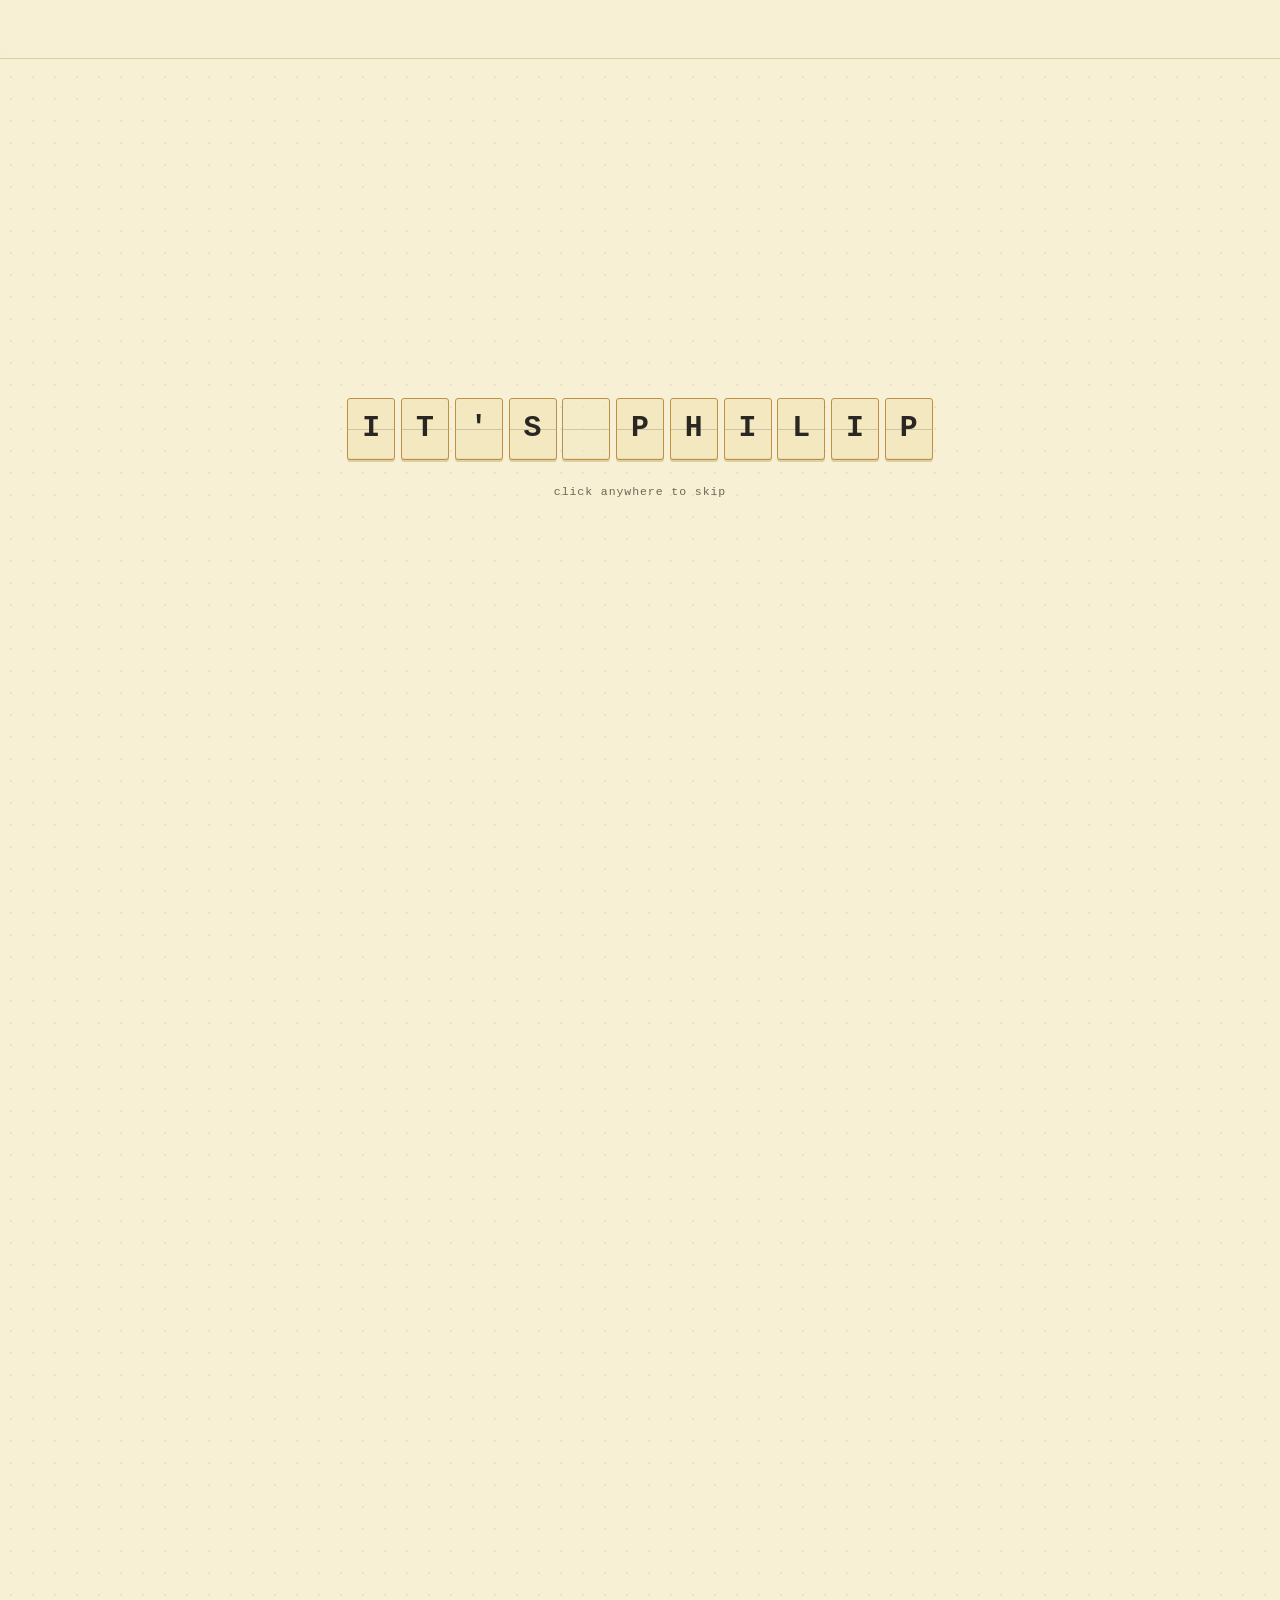
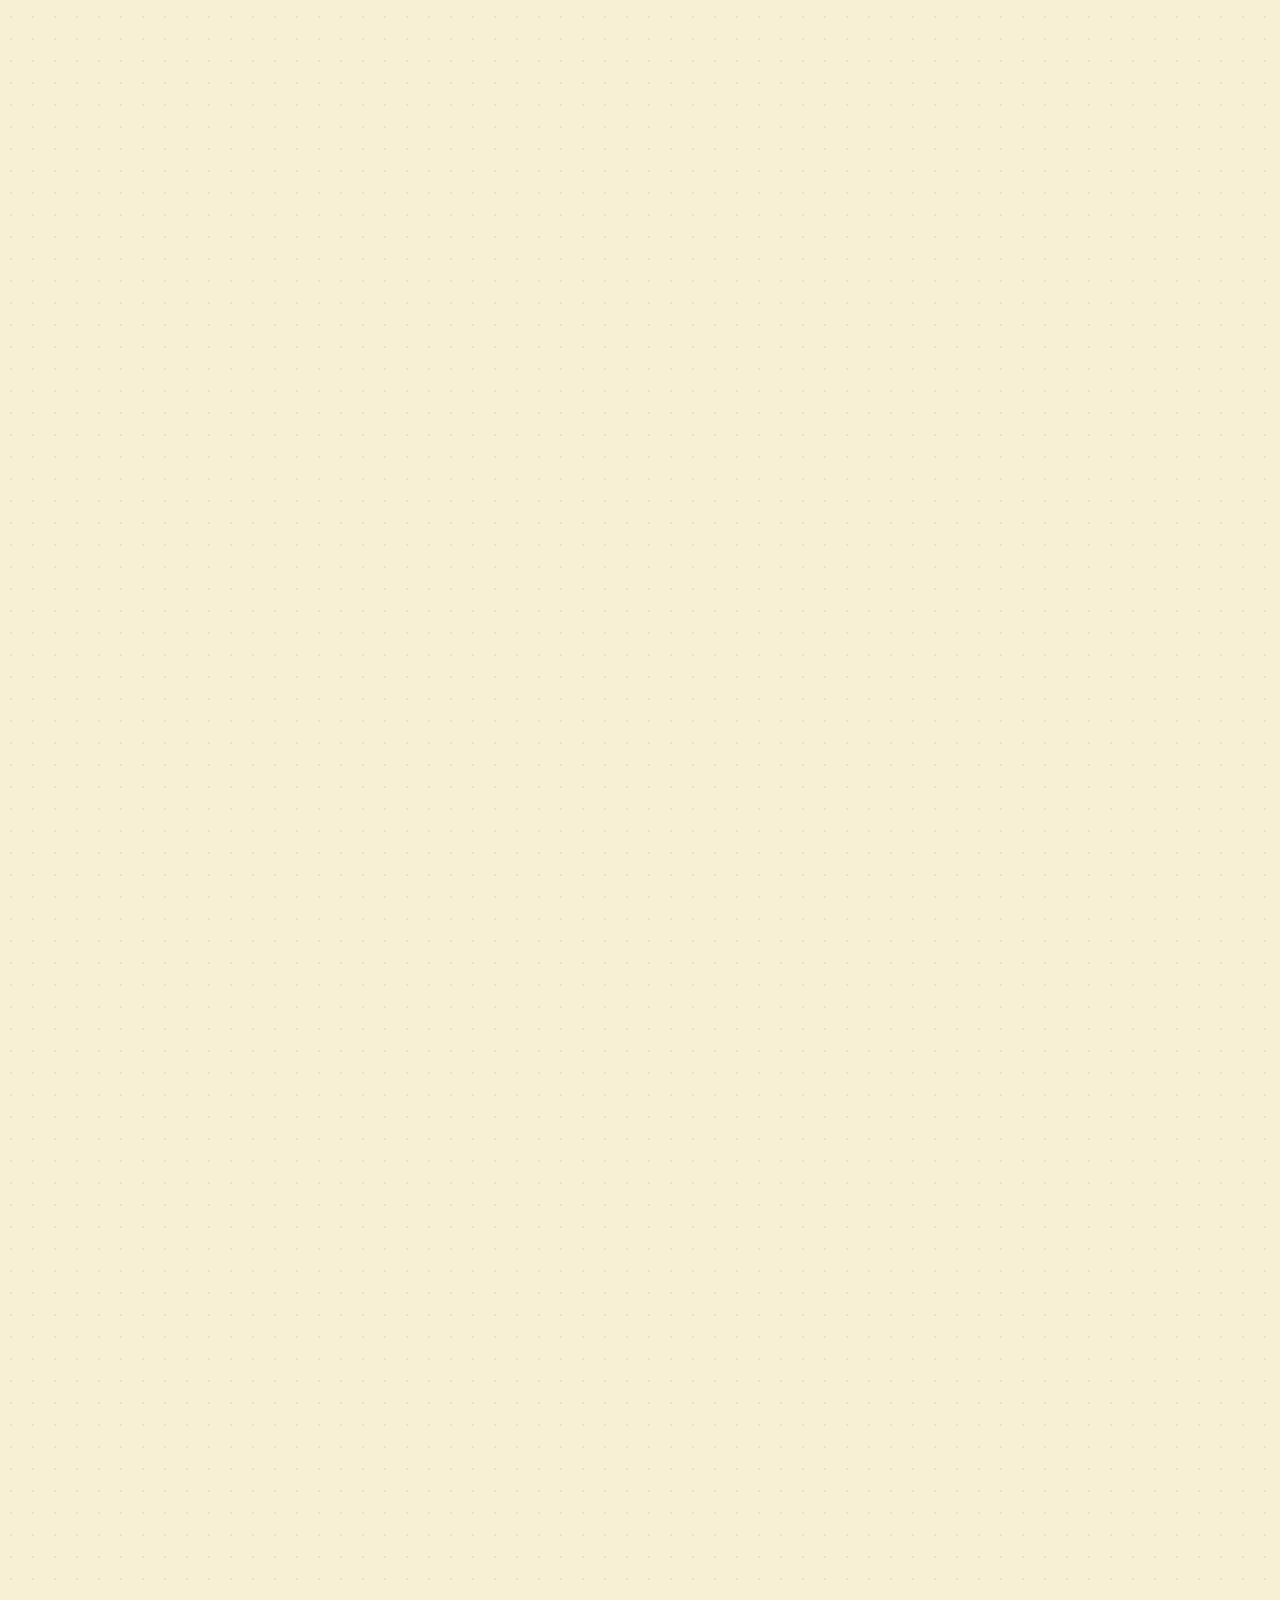
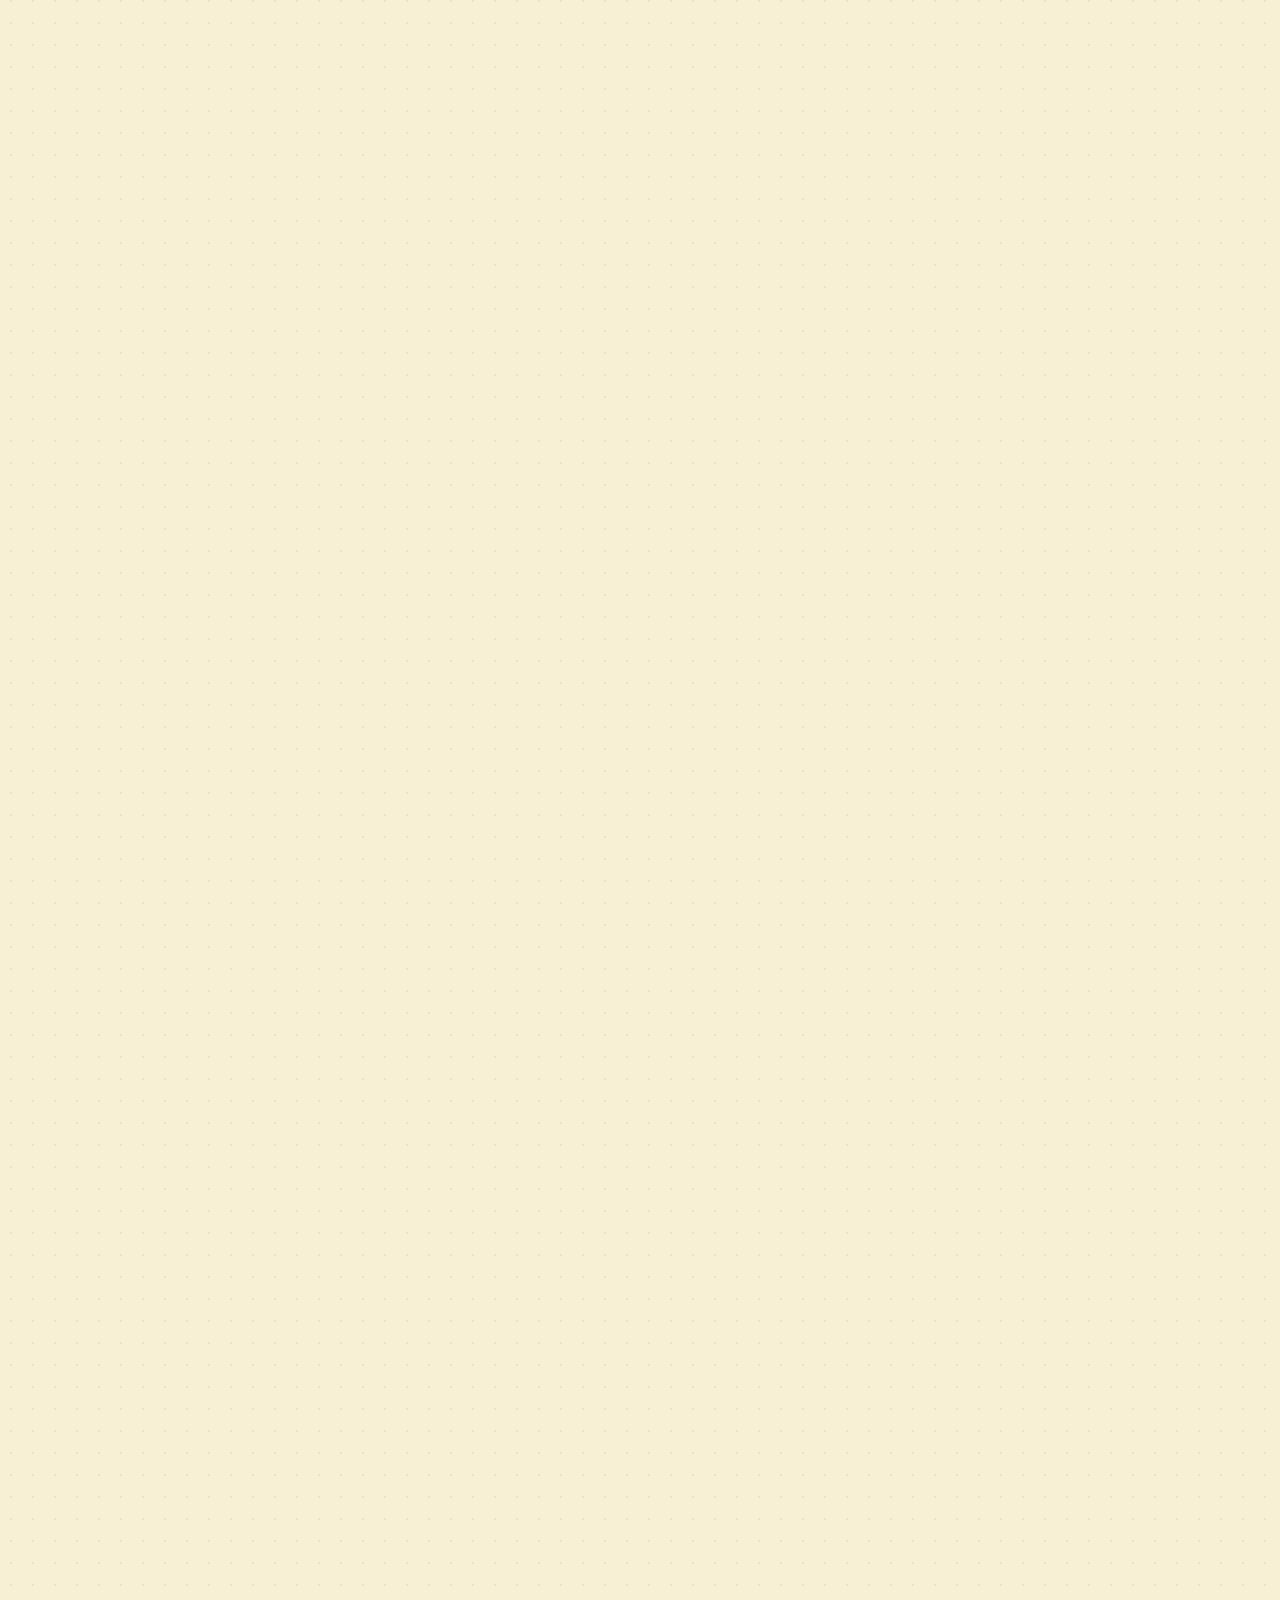
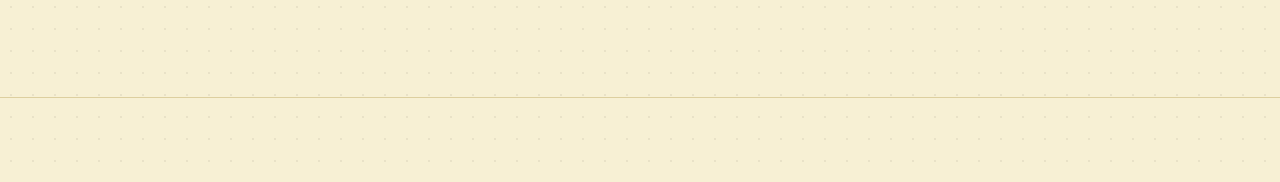
==== index.html @ f89f837a "cleaning up" ====
<!DOCTYPE html>
<html lang="en" data-theme="paper">
<head>
  <meta charset="UTF-8">
  <meta name="viewport" content="width=device-width, initial-scale=1.0">
  <meta name="description" content="Portfolio of Philip, CSE student at MIT World Peace University, Pune, building fintech tools and computer vision projects.">
  <title>Philip | portfolio</title>
  <link rel="stylesheet" href="style.css?v=12">
  <link rel="stylesheet" href="desk.css?v=3">
  <script>
    (function () {
      var d = document.documentElement;
      try { var t = localStorage.getItem("theme"); if (t) d.dataset.theme = t; } catch (e) {}
      if (!window.matchMedia("(prefers-reduced-motion: reduce)").matches) d.classList.add("swarm-on", "intro-on");
      // Content starts hidden for the intro and swarm; never leave it hidden if script.js fails to load.
      setTimeout(function () { if (!window.__swarmReady) d.classList.remove("swarm-on", "intro-on"); }, 3000);
    })();
  </script>
</head>
<body>
  <a class="skip-link" href="#main">skip to content</a>

  <header class="site-header">
    <nav class="nav" aria-label="Primary">
      <a class="nav__brand" href="#hero" data-build="text">~/philip</a>
      <div class="nav__right">
        <ul class="nav__menu" id="nav-menu">
          <li data-build="chip"><a href="#about">about</a></li>
          <li data-build="chip"><a href="#skills">skills</a></li>
          <li data-build="chip"><a href="#projects">projects</a></li>
          <li data-build="chip"><a href="#lab">lab</a></li>
          <li data-build="chip"><a href="#terminal">terminal</a></li>
          <li data-build="chip"><a href="#contact">contact</a></li>
        </ul>
        <div class="themes" role="group" aria-label="Color theme" data-build="chip">
          <button type="button" class="themes__dot" data-theme-btn="paper" aria-label="Paper theme" title="paper" aria-pressed="true" style="--d1:#f7f0d4;--d2:#b8741a"></button>
          <button type="button" class="themes__dot" data-theme-btn="fedora" aria-label="Fedora theme" title="fedora" aria-pressed="false" style="--d1:#0e1a2e;--d2:#51a2da"></button>
          <button type="button" class="themes__dot" data-theme-btn="night" aria-label="Night theme" title="night" aria-pressed="false" style="--d1:#0e100f;--d2:#4ade80"></button>
          <button type="button" class="themes__dot" data-theme-btn="ocean" aria-label="Ocean theme" title="ocean" aria-pressed="false" style="--d1:#e4f2f2;--d2:#087a80"></button>
          <button type="button" class="themes__dot" data-theme-btn="ink" aria-label="Ink theme" title="ink" aria-pressed="false" style="--d1:#f3f3f0;--d2:#e63946"></button>
          <button type="button" class="themes__dot" data-theme-btn="grape" aria-label="Grape theme" title="grape" aria-pressed="false" style="--d1:#18131f;--d2:#c084fc"></button>
        </div>
        <button class="nav__toggle" type="button" aria-expanded="false" aria-controls="nav-menu">[menu]</button>
      </div>
    </nav>
  </header>

  <div class="intro" id="intro" data-text="IT'S PHILIP">
    <p class="intro__board" id="intro-board" role="img" aria-label="Hi, I'm Philip"></p>
    <p class="intro__hint" aria-hidden="true">click anywhere to skip</p>
  </div>

  <main id="main">
    <section class="hero hero--desk" id="hero" aria-labelledby="hero-title">
      <div class="desk" id="desk">
        <div class="desk__title">
          <p class="hero__meta" data-build="text"><span id="today">--</span> <span class="hero__meta-dim">· pune / fedora 44</span></p>
          <h1 class="visually-hidden" id="hero-title">Philip</h1>
          <div class="hero__name" data-build="pixels">
            <canvas id="pixel-name" data-text="PHILIP" aria-hidden="true"></canvas>
          </div>
          <p class="hero__tagline" data-build="text"><span class="prompt">&gt;</span> cse @ mit-wpu pune · fintech tools · computer vision</p>
          <p class="desk__hint" data-build="text">psst. everything on this desk is draggable.</p>
        </div>

        <article class="note note--yellow note--hero" data-drag data-build="box" style="--x:16%;--y:300px;--r:-3deg">
          <p class="note__label" data-build="text">hi, i'm philip —</p>
          <p class="note__big" data-build="text">Pricing risk &amp; teaching machines to read hands.</p>
          <p class="note__foot" data-build="text">FINTECH · CV · RESEARCH</p>
          <svg class="note__doodle" viewBox="0 0 80 60" aria-hidden="true" fill="none" stroke="currentColor" stroke-width="1.6" stroke-linecap="round">
<path d="M8 40v16M20 30v22M32 34v20M44 18v26M56 22v20M68 6v26"/>
<rect x="5" y="44" width="6" height="8" fill="#fff"/><rect x="17" y="34" width="6" height="12" fill="currentColor"/>
<rect x="29" y="38" width="6" height="10" fill="#fff"/><rect x="41" y="22" width="6" height="16" fill="currentColor"/>
<rect x="53" y="26" width="6" height="10" fill="#fff"/><rect x="65" y="10" width="6" height="16" fill="currentColor"/></svg>
        </article>

        <article class="note note--violet" data-drag data-build="box" style="--x:2%;--y:56px;--r:-4deg">
          <p class="note__label" data-build="text">where i've been</p>
          <p class="note__item" data-build="text"><b>B.E. computer science</b> <span>@ MIT-WPU, Pune</span></p>
          <p class="note__item" data-build="text"><b>daily driver</b> <span>fedora linux 44</span></p>
          <p class="note__links" data-build="text"><a href="#about">about me →</a> <a href="#projects">projects ↗</a></p>
        </article>

        <article class="flapcard" id="flapcard" data-drag data-build="box" style="--x:calc(100% - 292px);--y:40px;--r:2deg">
          <p class="flapcard__title" data-build="text">philip — cse @ mit-wpu, pune</p>
          <div class="flapcard__row" aria-hidden="true"></div>
          <div class="flapcard__row" aria-hidden="true"></div>
          <p class="visually-hidden">pricing options, hedging deltas, reading hands, building on fedora</p>
        </article>

        <figure class="polaroid" data-drag data-build="box" style="--x:47%;--y:286px;--r:4deg">
          <img class="polaroid__photo" src="asset/me.webp" width="520" height="520" alt="Photo of Philip">
          <figcaption class="polaroid__cap" data-build="text">that's me, between backtests</figcaption>
        </figure>

        <article class="note note--green" data-drag data-build="box" style="--x:calc(100% - 300px);--y:320px;--r:3deg">
          <p class="note__label" data-build="text">things i'm good at:</p>
          <ul class="note__chips">
            <li data-build="chip">black-scholes &amp; greeks</li>
            <li data-build="chip">delta-hedging simulations</li>
            <li data-build="chip">machine learning</li>
            <li data-build="chip">c++ · python</li>
          </ul>
        </article>

        <a class="ticket" href="#projects" data-drag data-build="box" style="--x:calc(50% - 105px);--y:600px;--r:-1.5deg">
          <b>see my work ↘</b>
          <span>b&amp;s terminal, jaundice probe &amp; more</span>
        </a>

        <a class="chatbar" href="#terminal" data-open-terminal data-drag data-build="box" style="--x:3%;--y:684px;--r:-1deg" aria-label="Ask Philip 5.5: open the terminal">
          <img src="asset/philip-chat.webp" width="900" height="153" alt="">
        </a>

        <span class="sticker" data-drag data-build="chip" title="football" style="--x:4%;--y:340px;--r:-12deg;--s:68px"><svg viewBox="0 0 48 48" aria-hidden="true"><defs><clipPath id="fb-clip"><circle cx="24" cy="24" r="19"/></clipPath></defs>
<circle cx="24" cy="24" r="20" fill="#fff" stroke="currentColor" stroke-width="2"/>
<g clip-path="url(#fb-clip)" fill="currentColor"><circle cx="24" cy="4.5" r="5"/><circle cx="42.5" cy="18" r="5"/><circle cx="35.5" cy="39.8" r="5"/><circle cx="12.5" cy="39.8" r="5"/><circle cx="5.5" cy="18" r="5"/></g>
<polygon points="24,16.5 31.1,21.7 28.4,30.1 19.6,30.1 16.9,21.7" fill="currentColor"/>
<path d="M24 16.5V9M31.1 21.7l7.2-2.3M28.4 30.1l4.4 6.1M19.6 30.1l-4.4 6.1M16.9 21.7l-7.2-2.3" stroke="currentColor" stroke-width="2" stroke-linecap="round"/></svg></span>
        <span class="sticker" data-drag data-build="chip" title="coffee" style="--x:7%;--y:540px;--r:8deg"><svg viewBox="0 0 48 48" aria-hidden="true" fill="none" stroke="currentColor" stroke-width="2" stroke-linecap="round" stroke-linejoin="round">
<path d="M18 5c-2 2.5 2 4 0 7M25 3c-2 2.5 2 4 0 7M32 5c-2 2.5 2 4 0 7"/>
<path d="M10 16h28v13a10 10 0 0 1-10 10h-8a10 10 0 0 1-10-10z" fill="#fff"/>
<path d="M38 20h3a5 5 0 0 1 0 10h-3.5"/>
<path d="M24 33s-5-3.2-5-6.3a2.6 2.6 0 0 1 5-1 2.6 2.6 0 0 1 5 1C29 29.8 24 33 24 33z"/>
<path d="M6 43.5h34"/></svg></span>
        <span class="sticker" data-drag data-build="chip" title="fedora" style="--x:40%;--y:214px;--r:6deg;--s:56px"><svg viewBox="0 0 48 48" aria-hidden="true" fill="none" stroke="currentColor" stroke-width="2" stroke-linecap="round" stroke-linejoin="round">
<path d="M12 30c0-9 2-17 6-19 2-1 4 2 6 2s4-3 6-2c4 2 6 10 6 19" fill="#fff"/>
<path d="M12.4 24.5c7.5 2 15.7 2 23.2 0v3.8c-7.5 2-15.7 2-23.2 0z" fill="currentColor"/>
<path d="M3 29.5c2.5 5 39.5 5 42 0-3 1.5-9 2.3-21 2.3S6 31 3 29.5z" fill="#fff"/>
<path d="M24 13.5v5"/></svg></span>
        <span class="sticker" data-drag data-build="chip" title="terminal" style="--x:72%;--y:590px;--r:-6deg"><svg viewBox="0 0 48 48" aria-hidden="true" fill="none" stroke="currentColor" stroke-width="2" stroke-linecap="round" stroke-linejoin="round">
<rect x="5" y="9" width="38" height="30" rx="5" fill="#fff"/>
<path d="M5 16h38"/><circle cx="10" cy="12.5" r=".6"/><circle cx="14" cy="12.5" r=".6"/>
<path d="M12 23l5 4-5 4M21 32h9"/></svg></span>

        <button type="button" class="desk__add" id="desk-add" data-build="chip">+ add a sticky note</button>
      </div>
    </section>

    <section class="section" id="about" aria-labelledby="about-title">
      <div class="container">
        <h2 class="section__title" id="about-title" data-build="text"><span class="section__num">01</span> // about</h2>
        <div class="about">
          <div class="about__text">
            <p data-build="text">hey, i'm <strong>philip</strong>, a be computer science engineering student at mit world peace university, pune.</p>
            <p data-build="text">i like the places where code meets money and pixels: <em>options pricing</em>, <em>hedging simulations</em>, and <em>real-time computer vision</em>.</p>
            <p data-build="text">i co-authored a research paper on sign language recognition, and i'm hunting for <strong>internships</strong> and more <strong>research</strong> to work on.</p>
            <p data-build="text">everything here was written on <strong>fedora linux</strong>, my daily driver. when i'm not building something, i'm reading papers i only half understand until i understand them.</p>
            <p class="about__now" data-build="text"><span class="about__label">currently:</span> building a SAN navigation system for a DRDO project</p>
          </div>
          <div class="whoami" data-build="box">
            <pre data-build="text">$ whoami
> philip

$ pwd
> /pune/india

$ degree
> be cse · mit-wpu

$ cat /etc/os-release
> fedora linux 44

$ looking_for
> internships · research</pre>
          </div>
        </div>
      </div>
    </section>

    <section class="section" id="skills" aria-labelledby="skills-title">
      <div class="container">
        <h2 class="section__title" id="skills-title" data-build="text"><span class="section__num">02</span> // skills</h2>
        <div class="skills">
          <div class="skills__group skills__group--lang">
            <h3 class="skills__heading" data-build="text">languages</h3>
            <ul class="pills">
              <li data-build="chip"><span class="sq"></span>python</li>
              <li data-build="chip"><span class="sq"></span>c++</li>
              <li data-build="chip"><span class="sq"></span>javascript</li>
              <li data-build="chip"><span class="sq"></span>html/css</li>
              <li data-build="chip"><span class="sq"></span>sql</li>
              <li data-build="chip"><span class="sq"></span>bash</li>
            </ul>
          </div>
          <div class="skills__group skills__group--tools">
            <h3 class="skills__heading" data-build="text">tools</h3>
            <ul class="pills">
              <li data-build="chip"><span class="sq"></span>fedora linux</li>
              <li data-build="chip"><span class="sq"></span>dnf</li>
              <li data-build="chip"><span class="sq"></span>git</li>
              <li data-build="chip"><span class="sq"></span>node.js</li>
              <li data-build="chip"><span class="sq"></span>streamlit</li>
              <li data-build="chip"><span class="sq"></span>opencv</li>
            </ul>
          </div>
          <div class="skills__group skills__group--domains">
            <h3 class="skills__heading" data-build="text">domains</h3>
            <ul class="pills">
              <li data-build="chip"><span class="sq"></span>quant finance</li>
              <li data-build="chip"><span class="sq"></span>computer vision</li>
              <li data-build="chip"><span class="sq"></span>web dev</li>
              <li data-build="chip"><span class="sq"></span>research</li>
            </ul>
          </div>
        </div>
      </div>
    </section>

    <section class="section" id="projects" aria-labelledby="projects-title">
      <div class="container">
        <h2 class="section__title" id="projects-title" data-build="text"><span class="section__num">03</span> // projects</h2>
        <!-- Links with an empty href are hidden automatically. -->
        <div class="projects-grid">
          <article class="card" data-build="box">
            <div class="card__head" data-build="text"><h3 class="card__title">b&amp;s terminal: nasdaq + bse</h3><span class="card__year">2026</span></div>
            <p class="card__desc" data-build="text">a bloomberg-style market and options terminal for nasdaq and bse. live market monitors, candle charts, implied-vol smiles, garch(1,1) vol forecasts with no look-ahead, a monte carlo pricer, and a delta-hedge backtest on real crisis windows like 2008, covid and svb.</p>
            <ul class="tags" data-build="box" aria-label="Tech stack">
              <li>python</li><li>fastapi</li><li>numpy</li><li>plotly</li><li>quant finance</li>
            </ul>
            <p class="card__links" data-build="text">
              <a href="https://github.com/Phil27-gotchu/Black-and-Scholes-eqn-with-GBM-" target="_blank" rel="noopener noreferrer">github ↗</a>
              <a href="" target="_blank" rel="noopener noreferrer">live ↗</a>
            </p>
          </article>

          <article class="card" data-build="box">
            <div class="card__head" data-build="text"><h3 class="card__title">jaundice screening probe</h3><span class="card__year">2026</span></div>
            <p class="card__desc" data-build="text">an esp8266 probe with a colour sensor, oled and sd card that takes a 5-second skin reflectance reading and streams it to a live dashboard. it's in a hospital right now, collecting a dataset from newborns. a screening aid, not a diagnosis.</p>
            <ul class="tags" data-build="box" aria-label="Tech stack">
              <li>esp8266</li><li>arduino c++</li><li>node.js</li><li>iot</li><li>healthcare</li>
            </ul>
            <p class="card__links" data-build="text">
              <a href="https://github.com/Phil27-gotchu/Jaundice_detection" target="_blank" rel="noopener noreferrer">github ↗</a>
              <a href="" target="_blank" rel="noopener noreferrer">live ↗</a>
            </p>
          </article>

          <article class="card" data-build="box">
            <div class="card__head" data-build="text"><h3 class="card__title">[project title]</h3><span class="card__year">[yyyy]</span></div>
            <p class="card__desc" data-build="text">[short description of another project.]</p>
            <ul class="tags" data-build="box" aria-label="Tech stack">
              <li>[tag]</li><li>[tag]</li>
            </ul>
            <p class="card__links" data-build="text">
              <a href="[GitHub repo URL]" target="_blank" rel="noopener noreferrer">github ↗</a>
              <a href="" target="_blank" rel="noopener noreferrer">live ↗</a>
            </p>
          </article>
        </div>
      </div>
    </section>

    <section class="section" id="lab" aria-labelledby="lab-title">
      <div class="container">
        <div class="section__head">
          <h2 class="section__title" id="lab-title" data-build="text"><span class="section__num">04</span> // options lab</h2>
          <p class="section__hint" data-build="text">black-scholes, live. drag anything.</p>
        </div>
        <div class="lab" data-build="box">
          <form class="lab__controls" id="lab-form" aria-label="Option inputs">
            <div class="lab__type" role="radiogroup" aria-label="Option type">
              <label><input type="radio" name="type" value="call" checked> call</label>
              <label><input type="radio" name="type" value="put"> put</label>
            </div>
            <label class="lab__field">
              <span>spot price <output data-for="spot"></output></span>
              <input type="range" name="spot" min="50" max="150" step="0.5" value="100">
            </label>
            <label class="lab__field">
              <span>strike <output data-for="strike"></output></span>
              <input type="range" name="strike" min="50" max="150" step="1" value="105">
            </label>
            <label class="lab__field">
              <span>volatility <output data-for="vol" data-suffix="%"></output></span>
              <input type="range" name="vol" min="5" max="100" step="1" value="25">
            </label>
            <label class="lab__field">
              <span>days to expiry <output data-for="days" data-suffix="d"></output></span>
              <input type="range" name="days" min="1" max="365" step="1" value="45">
            </label>
            <label class="lab__field">
              <span>risk-free rate <output data-for="rate" data-suffix="%"></output></span>
              <input type="range" name="rate" min="0" max="12" step="0.25" value="6.5">
            </label>
          </form>

          <div class="lab__chart">
            <canvas id="lab-chart" role="img" aria-label="Option value today and payoff at expiry across spot prices"></canvas>
            <p class="lab__legend" aria-hidden="true">
              <span class="lab__key lab__key--value"></span>value today
              <span class="lab__key lab__key--payoff"></span>payoff at expiry
              <span class="lab__key lab__key--delta"></span>delta tangent
            </p>
          </div>

          <dl class="lab__greeks">
            <div><dt>price</dt><dd id="g-price">–</dd></div>
            <div><dt>delta</dt><dd id="g-delta">–</dd></div>
            <div><dt>gamma</dt><dd id="g-gamma">–</dd></div>
            <div><dt>theta / day</dt><dd id="g-theta">–</dd></div>
            <div><dt>vega / 1%</dt><dd id="g-vega">–</dd></div>
          </dl>

          <div class="lab__hedge">
            <div class="lab__hedge-head">
              <h3 class="lab__hedge-title">sell it, then delta-hedge it</h3>
              <div class="lab__hedge-actions">
                <label class="lab__select">rebalance
                  <select id="hedge-freq">
                    <option value="1">daily</option>
                    <option value="5">every 5 days</option>
                    <option value="0">once, never again</option>
                  </select>
                </label>
                <button type="button" class="btn btn--solid" id="hedge-run">re-roll 500 paths</button>
              </div>
            </div>
            <canvas id="hedge-chart" role="img" aria-label="Histogram of profit and loss for hedged and unhedged positions"></canvas>
            <p class="lab__legend" aria-hidden="true">
              <span class="lab__key lab__key--naked"></span>unhedged p&amp;l
              <span class="lab__key lab__key--hedged"></span>hedged p&amp;l
            </p>
            <p class="lab__result" id="hedge-result" aria-live="polite"></p>
          </div>
        </div>
      </div>
    </section>

    <section class="section" id="terminal" aria-labelledby="terminal-title">
      <div class="container">
        <div class="section__head">
          <h2 class="section__title" id="terminal-title" data-build="text"><span class="section__num">05</span> // terminal</h2>
          <p class="section__hint" data-build="text">type <kbd>help</kbd> to begin.</p>
        </div>
        <div class="term" data-build="box">
          <div class="term__bar">
            <span class="term__dots" aria-hidden="true"><i></i><i></i><i></i></span>
            <span class="term__title">visitor@fedora: ~</span>
          </div>
          <div class="term__body" id="term-body">
            <div class="term__out" id="term-out" role="log" aria-live="polite">
              <p>welcome to philip's fedora box. try <b>fastfetch</b>, <b>bs call 100 105 25 45</b>, <b>dnf install coffee</b> or <b>help</b>.</p>
            </div>
            <form class="term__line" id="term-form" autocomplete="off">
              <label class="term__prompt" for="term-input">visitor@fedora:~$</label>
              <input class="term__input" id="term-input" type="text" spellcheck="false" autocapitalize="off" aria-label="Terminal command">
            </form>
          </div>
        </div>
      </div>
    </section>

    <section class="section" id="contact" aria-labelledby="contact-title">
      <div class="container">
        <h2 class="section__title" id="contact-title" data-build="text"><span class="section__num">06</span> // contact</h2>
        <p class="contact__intro" data-build="text">open to internships and research collaborations. email is the fastest way to reach me.</p>
        <ul class="contact__list">
          <!-- Rows whose link has an empty href are hidden automatically. -->
          <li data-build="text"><a class="contact__link" href="mailto:philippereira2701@gmail.com" title="philippereira2701@gmail.com"><span class="contact__word">email</span><span class="contact__arrow" aria-hidden="true">↗</span></a></li>
          <li data-build="text"><a class="contact__link" href="https://github.com/Phil27-gotchu" target="_blank" rel="noopener noreferrer" title="github.com/Phil27-gotchu"><span class="contact__word">github</span><span class="contact__arrow" aria-hidden="true">↗</span></a></li>
          <li data-build="text"><a class="contact__link" href="https://www.linkedin.com/in/philip-pereira-a32146308" target="_blank" rel="noopener noreferrer" title="linkedin.com/in/philip-pereira-a32146308"><span class="contact__word">linkedin</span><span class="contact__arrow" aria-hidden="true">↗</span></a></li>
        </ul>
      </div>
    </section>
  </main>

  <footer class="site-footer">
    <div class="container">
      <p data-build="text">© <span id="year"></span> philip · made on fedora 44 · built live by a swarm of cursors</p>
    </div>
  </footer>

  <div class="swarm-hud" id="swarm-hud" hidden>
    <span class="swarm-hud__avatars" id="swarm-avatars" aria-hidden="true"></span>
    <span class="swarm-hud__info">
      <span class="swarm-hud__text" id="swarm-hud-text">swarm</span>
      <span class="swarm-hud__bar" aria-hidden="true"><i id="swarm-progress"></i></span>
    </span>
    <button type="button" class="swarm-hud__skip" id="swarm-skip">skip <kbd>esc</kbd></button>
  </div>

  <div class="cursor-dot" aria-hidden="true"></div>
  <div class="cursor-ring" aria-hidden="true"></div>

  <script src="script.js?v=10" defer></script>
  <script src="desk.js?v=2" defer></script>
</body>
</html>
---- style.css ----
:root,
[data-theme="paper"] {
  --bg: #f7f0d4;
  --surface: #f3e8c0;
  --surface-2: #ecdfb2;
  --ink: #2a2621;
  --muted: #6f6655;
  --line: #ddcf9f;
  --line-strong: #c4b37b;
  --accent: #b8741a;
  --accent-ink: #fffaf0;
  --a2: #b9471d;
  --a3: #2f6f6a;
  --chip: #e6d6a3;
  --grid: rgba(42, 38, 33, 0.07);
  --term-bg: #23201b;
  --term-ink: #ece4c8;
  --term-dim: #9c927a;
}

/* Fedora-inspired: blue, deep navy, magenta and green */
[data-theme="fedora"] {
  --bg: #0e1a2e;
  --surface: #13233d;
  --surface-2: #18305a;
  --ink: #e7eef8;
  --muted: #8fa6c4;
  --line: #21395f;
  --line-strong: #2f5185;
  --accent: #51a2da;
  --accent-ink: #06121f;
  --a2: #db3279;
  --a3: #79db32;
  --chip: #1b3157;
  --grid: rgba(255, 255, 255, 0.045);
  --term-bg: #0a1424;
  --term-ink: #dbe8f7;
  --term-dim: #6c84a6;
}

[data-theme="night"] {
  --bg: #0e100f;
  --surface: #151917;
  --surface-2: #1b201d;
  --ink: #e3e6df;
  --muted: #8d978b;
  --line: #262d28;
  --line-strong: #3a453e;
  --accent: #4ade80;
  --accent-ink: #06110a;
  --a2: #f59e0b;
  --a3: #38bdf8;
  --chip: #1f2a23;
  --grid: rgba(255, 255, 255, 0.045);
  --term-bg: #090b0a;
  --term-ink: #d7f5df;
  --term-dim: #6f7d72;
}

[data-theme="ocean"] {
  --bg: #e4f2f2;
  --surface: #d6eaeb;
  --surface-2: #c8e1e3;
  --ink: #0f2b31;
  --muted: #4f6e74;
  --line: #b5d3d6;
  --line-strong: #86b2b7;
  --accent: #087a80;
  --accent-ink: #f2fbfb;
  --a2: #e0603a;
  --a3: #2c5fa8;
  --chip: #c2dfe1;
  --grid: rgba(15, 43, 49, 0.06);
  --term-bg: #0f2b31;
  --term-ink: #dcf1f1;
  --term-dim: #7fa3a8;
}

[data-theme="ink"] {
  --bg: #f3f3f0;
  --surface: #eaeae5;
  --surface-2: #e0e0da;
  --ink: #141414;
  --muted: #636360;
  --line: #d2d2cc;
  --line-strong: #a9a9a2;
  --accent: #141414;
  --accent-ink: #f3f3f0;
  --a2: #e63946;
  --a3: #1d6fa5;
  --chip: #dcdcd5;
  --grid: rgba(0, 0, 0, 0.055);
  --term-bg: #141414;
  --term-ink: #eeeeea;
  --term-dim: #8a8a85;
}

[data-theme="grape"] {
  --bg: #18131f;
  --surface: #211a2b;
  --surface-2: #2a2136;
  --ink: #ece5f4;
  --muted: #a495b6;
  --line: #352a45;
  --line-strong: #4f4066;
  --accent: #c084fc;
  --accent-ink: #170b22;
  --a2: #f472b6;
  --a3: #67e8f9;
  --chip: #2f2440;
  --grid: rgba(255, 255, 255, 0.045);
  --term-bg: #100c15;
  --term-ink: #eadff6;
  --term-dim: #8a7c9c;
}

:root {
  --mono: ui-monospace, "JetBrains Mono", "SF Mono", "Cascadia Code", Menlo, Consolas, "Liberation Mono", monospace;
  --max-width: 1100px;
  --content-width: 960px;
  --nav-height: 58px;
}

*,
*::before,
*::after {
  box-sizing: border-box;
}

html {
  scroll-behavior: smooth;
  scroll-padding-top: var(--nav-height);
}

body {
  margin: 0;
  background-color: var(--bg);
  background-image: radial-gradient(var(--grid) 1px, transparent 1px);
  background-size: 22px 22px;
  color: var(--ink);
  font-family: var(--mono);
  font-size: 0.9rem;
  line-height: 1.75;
  -webkit-font-smoothing: antialiased;
  transition: background-color 0.3s, color 0.3s;
}

h1, h2, h3, p {
  margin: 0;
}

ul {
  list-style: none;
  margin: 0;
  padding: 0;
}

a {
  color: var(--accent);
  text-decoration: none;
}

a:hover {
  text-decoration: underline;
  text-underline-offset: 3px;
}

strong {
  color: var(--accent);
  font-weight: 700;
}

em {
  color: var(--ink);
  font-style: italic;
}

kbd {
  padding: 0.05rem 0.4rem;
  font: inherit;
  background: var(--chip);
  color: var(--ink);
}

::selection {
  background: var(--accent);
  color: var(--accent-ink);
}

:focus-visible {
  outline: 2px dashed var(--accent);
  outline-offset: 3px;
}

.visually-hidden {
  position: absolute;
  width: 1px;
  height: 1px;
  overflow: hidden;
  clip: rect(0 0 0 0);
  white-space: nowrap;
}

.skip-link {
  position: absolute;
  left: 1rem;
  top: -100px;
  z-index: 1200;
  padding: 0.4rem 0.8rem;
  background: var(--accent);
  color: var(--accent-ink);
}

.skip-link:focus {
  top: 1rem;
}

.container {
  width: 100%;
  max-width: var(--content-width);
  margin: 0 auto;
  padding: 0 1.5rem;
}

/* Navigation */
.site-header {
  position: sticky;
  top: 0;
  z-index: 100;
  background: color-mix(in srgb, var(--bg) 88%, transparent);
  backdrop-filter: blur(8px);
  -webkit-backdrop-filter: blur(8px);
  border-bottom: 1px solid var(--line);
}

.nav {
  display: flex;
  align-items: center;
  justify-content: space-between;
  gap: 1rem;
  max-width: var(--max-width);
  height: var(--nav-height);
  margin: 0 auto;
  padding: 0 1.5rem;
}

.nav__brand {
  color: var(--accent);
  font-weight: 700;
  font-size: 0.85rem;
}

.nav__right {
  display: flex;
  align-items: center;
  gap: 1.75rem;
}

.nav__menu {
  display: flex;
  gap: 1.4rem;
}

.nav__menu a {
  color: var(--muted);
  font-size: 0.78rem;
  transition: color 0.2s;
}

.nav__menu a::before {
  content: "· ";
  color: var(--line-strong);
}

.nav__menu a:hover {
  color: var(--ink);
  text-decoration: none;
}

.themes {
  display: flex;
  gap: 0.4rem;
}

.themes__dot {
  width: 14px;
  height: 14px;
  padding: 0;
  border: 1px solid var(--line-strong);
  border-radius: 50%;
  background: linear-gradient(135deg, var(--d1) 50%, var(--d2) 50%);
  cursor: pointer;
  transition: transform 0.2s;
}

.themes__dot:hover {
  transform: scale(1.2);
}

.themes__dot[aria-pressed="true"] {
  outline: 1.5px solid var(--ink);
  outline-offset: 2px;
}

.nav__toggle {
  display: none;
  padding: 0.2rem 0.4rem;
  font: inherit;
  font-size: 0.8rem;
  color: var(--ink);
  background: none;
  border: 1px solid var(--line-strong);
  cursor: pointer;
}

/* Hero */
.hero {
  position: relative;
  min-height: calc(100vh - var(--nav-height));
  display: flex;
  align-items: center;
  padding: 4rem 0 6rem;
}

.hero__inner {
  display: flex;
  flex-direction: column;
  align-items: center;
  text-align: center;
}

.hero__meta {
  margin-bottom: 2.75rem;
  color: var(--a3);
  font-size: 0.7rem;
  letter-spacing: 0.2em;
}

.hero__meta-dim {
  color: var(--muted);
}

.hero__name {
  display: flex;
  justify-content: center;
  width: 100%;
  margin-bottom: 3rem;
}

.hero__name canvas {
  display: block;
  max-width: 100%;
}

.hero__tagline {
  margin-bottom: 1.5rem;
  color: var(--ink);
  font-size: 0.85rem;
}

.prompt {
  color: var(--accent);
  margin-right: 0.4rem;
}

.hero__actions {
  display: flex;
  flex-wrap: wrap;
  justify-content: center;
  gap: 0.6rem;
}

.btn {
  display: inline-block;
  padding: 0.5rem 0.95rem;
  font-size: 0.78rem;
  border: 1px solid transparent;
  transition: transform 0.15s, box-shadow 0.15s, background 0.2s;
}

.btn:hover {
  text-decoration: none;
  transform: translate(-2px, -2px);
  box-shadow: 3px 3px 0 var(--ink);
}

.btn--solid {
  background: var(--accent);
  color: var(--accent-ink);
}

.btn--line {
  color: var(--ink);
  border-color: var(--line-strong);
  background: var(--surface);
}

.btn--text {
  color: var(--muted);
}

.btn--text:hover {
  color: var(--ink);
  box-shadow: none;
  transform: none;
}

.hero__scroll {
  position: absolute;
  left: 50%;
  bottom: 1.5rem;
  display: flex;
  flex-direction: column;
  align-items: center;
  gap: 0.4rem;
  transform: translateX(-50%);
  color: var(--muted);
  font-size: 0.6rem;
  letter-spacing: 0.25em;
  text-transform: uppercase;
}

.hero__scroll i {
  display: block;
  width: 1px;
  height: 28px;
  background: var(--muted);
  animation: scroll-hint 1.8s ease-in-out infinite;
  transform-origin: top;
}

@keyframes scroll-hint {
  0%, 100% { transform: scaleY(0.3); opacity: 0.4; }
  50% { transform: scaleY(1); opacity: 1; }
}

/* Sections */
.section {
  padding: 6.5rem 0;
}

.section__title {
  display: flex;
  align-items: baseline;
  gap: 0.6rem;
  margin-bottom: 2.5rem;
  font-size: clamp(1.5rem, 3.2vw, 1.9rem);
  font-weight: 700;
  letter-spacing: -0.01em;
}

.section__num {
  color: var(--a2);
  font-size: 0.65rem;
  letter-spacing: 0.1em;
}

.section__head {
  display: flex;
  flex-wrap: wrap;
  align-items: baseline;
  justify-content: space-between;
  gap: 0.5rem 2rem;
  margin-bottom: 2.5rem;
}

.section__head .section__title {
  margin-bottom: 0;
}

.section__hint {
  color: var(--muted);
  font-size: 0.78rem;
}

/* About */
.about {
  display: grid;
  grid-template-columns: 1.15fr 0.85fr;
  gap: 3rem;
  align-items: center;
}

.about__text {
  display: grid;
  gap: 1rem;
  color: var(--muted);
  font-size: 0.82rem;
}

.about__now {
  padding: 0.75rem 1rem;
  color: var(--ink);
  background: var(--surface);
  border-left: 3px solid var(--a2);
}

.about__label {
  color: var(--a2);
  font-weight: 700;
  margin-right: 0.25rem;
}

.whoami {
  padding: 1.5rem 1.75rem;
  background: var(--surface);
  border: 1px solid var(--line);
  border-left: 3px solid var(--accent);
  box-shadow: 6px 6px 0 var(--line);
}

.whoami pre {
  margin: 0;
  font: inherit;
  font-size: 0.78rem;
  line-height: 1.7;
  color: var(--a3);
  white-space: pre-wrap;
}

/* Skills */
.skills {
  display: grid;
  gap: 2rem;
}

.skills__heading {
  margin-bottom: 0.8rem;
  color: var(--muted);
  font-size: 0.68rem;
  font-weight: 600;
  letter-spacing: 0.2em;
  text-transform: uppercase;
}

.pills {
  display: flex;
  flex-wrap: wrap;
  gap: 0.5rem;
}

.pills li {
  display: inline-flex;
  align-items: center;
  gap: 0.5rem;
  padding: 0.3rem 0.75rem;
  font-size: 0.75rem;
  background: var(--surface);
  border: 1px solid var(--line);
  transition: transform 0.15s, box-shadow 0.15s;
}

.pills li:hover {
  transform: translate(-2px, -2px);
  box-shadow: 2px 2px 0 var(--line-strong);
}

.sq {
  width: 7px;
  height: 7px;
  flex-shrink: 0;
}

.skills__group--lang .sq { background: var(--a2); }
.skills__group--tools .sq { background: var(--a3); }
.skills__group--domains .sq { background: var(--accent); }

/* Projects */
.projects-grid {
  display: grid;
  grid-template-columns: repeat(auto-fill, minmax(260px, 1fr));
  gap: 1rem;
}

.card {
  display: flex;
  flex-direction: column;
  padding: 1.25rem 1.25rem 1.1rem;
  background: var(--surface);
  border: 1px solid var(--line);
  border-left: 3px solid var(--accent);
  transition: transform 0.2s, box-shadow 0.2s;
}

.card:hover {
  transform: translate(-3px, -3px);
  box-shadow: 5px 5px 0 var(--line-strong);
}

.card__head {
  display: flex;
  justify-content: space-between;
  align-items: baseline;
  gap: 1rem;
  margin-bottom: 0.6rem;
}

.card__title {
  font-size: 0.92rem;
  font-weight: 700;
}

.card__year {
  flex-shrink: 0;
  color: var(--muted);
  font-size: 0.68rem;
}

.card__desc {
  flex-grow: 1;
  margin-bottom: 1.25rem;
  color: var(--muted);
  font-size: 0.76rem;
  line-height: 1.7;
}

.tags {
  display: flex;
  flex-wrap: wrap;
  gap: 0.35rem;
  margin-bottom: 1rem;
}

.tags li {
  padding: 0.05rem 0.45rem;
  font-size: 0.66rem;
  color: var(--ink);
  background: var(--chip);
}

.card__links {
  display: flex;
  gap: 1rem;
  font-size: 0.76rem;
}

.card__links a {
  color: var(--a3);
}

.card__links a[href=""] {
  display: none;
}

/* Options lab */
.lab {
  display: grid;
  grid-template-columns: 260px 1fr;
  gap: 1.5rem 2rem;
  padding: 1.5rem;
  background: var(--surface);
  border: 1px solid var(--line);
  border-left: 3px solid var(--accent);
  box-shadow: 6px 6px 0 var(--line);
}

.lab__controls {
  display: grid;
  gap: 1rem;
  align-content: start;
}

.lab__type {
  display: grid;
  grid-template-columns: 1fr 1fr;
  border: 1px solid var(--line-strong);
}

.lab__type label {
  padding: 0.35rem 0;
  font-size: 0.75rem;
  text-align: center;
  color: var(--muted);
  cursor: pointer;
  transition: background 0.15s, color 0.15s;
}

.lab__type label:has(input:checked) {
  color: var(--accent-ink);
  background: var(--accent);
}

.lab__type label:has(input:focus-visible) {
  outline: 2px dashed var(--accent);
  outline-offset: 2px;
}

.lab__type input {
  position: absolute;
  opacity: 0;
  pointer-events: none;
}

.lab__field {
  display: grid;
  gap: 0.3rem;
  font-size: 0.7rem;
  color: var(--muted);
}

.lab__field span {
  display: flex;
  justify-content: space-between;
}

.lab__field output {
  color: var(--ink);
  font-weight: 700;
  font-variant-numeric: tabular-nums;
}

.lab input[type="range"] {
  width: 100%;
  height: 18px;
  margin: 0;
  background: transparent;
  -webkit-appearance: none;
  appearance: none;
}

.lab input[type="range"]::-webkit-slider-runnable-track {
  height: 3px;
  background: var(--line-strong);
}

.lab input[type="range"]::-webkit-slider-thumb {
  width: 13px;
  height: 13px;
  margin-top: -5px;
  background: var(--accent);
  border: 2px solid var(--surface);
  box-shadow: 0 0 0 1px var(--accent);
  -webkit-appearance: none;
  appearance: none;
}

.lab input[type="range"]::-moz-range-track {
  height: 3px;
  background: var(--line-strong);
}

.lab input[type="range"]::-moz-range-thumb {
  width: 11px;
  height: 11px;
  background: var(--accent);
  border: 2px solid var(--surface);
  border-radius: 0;
  box-shadow: 0 0 0 1px var(--accent);
}

.lab__chart {
  min-width: 0;
}

.lab canvas {
  display: block;
  width: 100%;
}

.lab__legend {
  display: flex;
  flex-wrap: wrap;
  align-items: center;
  gap: 0.35rem 0.5rem;
  margin-top: 0.5rem;
  font-size: 0.66rem;
  color: var(--muted);
}

.lab__key {
  display: inline-block;
  width: 16px;
  height: 0;
  margin-left: 0.6rem;
  border-top: 2px solid var(--accent);
}

.lab__key:first-child {
  margin-left: 0;
}

.lab__key--payoff { border-top: 2px dashed var(--muted); }
.lab__key--delta { border-top-color: var(--a3); }
.lab__key--naked { height: 8px; border: 0; background: var(--line-strong); }
.lab__key--hedged { height: 8px; border: 0; background: var(--accent); }

.lab__greeks {
  grid-column: 1 / -1;
  display: grid;
  grid-template-columns: repeat(5, 1fr);
  margin: 0;
  border: 1px solid var(--line);
  background: var(--bg);
}

.lab__greeks div {
  padding: 0.7rem 0.9rem;
  border-left: 1px solid var(--line);
}

.lab__greeks div:first-child {
  border-left: 0;
}

.lab__greeks dt {
  font-size: 0.62rem;
  letter-spacing: 0.15em;
  text-transform: uppercase;
  color: var(--muted);
}

.lab__greeks dd {
  margin: 0.15rem 0 0;
  font-size: 1.1rem;
  font-weight: 700;
  font-variant-numeric: tabular-nums;
}

.lab__greeks div:first-child dd {
  color: var(--accent);
}

.lab__hedge {
  grid-column: 1 / -1;
  padding-top: 1.25rem;
  border-top: 1px dashed var(--line-strong);
}

.lab__hedge-head {
  display: flex;
  flex-wrap: wrap;
  align-items: center;
  justify-content: space-between;
  gap: 0.75rem 1.5rem;
  margin-bottom: 1rem;
}

.lab__hedge-title {
  font-size: 0.85rem;
}

.lab__hedge-actions {
  display: flex;
  flex-wrap: wrap;
  align-items: center;
  gap: 0.75rem;
}

.lab__select {
  display: flex;
  align-items: center;
  gap: 0.5rem;
  font-size: 0.72rem;
  color: var(--muted);
}

.lab__select select {
  padding: 0.35rem 0.5rem;
  font: inherit;
  color: var(--ink);
  background: var(--bg);
  border: 1px solid var(--line-strong);
  border-radius: 0;
}

.lab .btn {
  font-family: inherit;
  border: 0;
  cursor: pointer;
}

.lab__result {
  margin-top: 0.75rem;
  font-size: 0.78rem;
  color: var(--ink);
}

.lab__result b {
  color: var(--accent);
}

/* Terminal */
.term {
  background: var(--term-bg);
  color: var(--term-ink);
  border: 1px solid var(--line-strong);
  box-shadow: 6px 6px 0 var(--line);
}

.term:focus-within {
  border-color: var(--accent);
}

.term__bar {
  display: flex;
  align-items: center;
  justify-content: space-between;
  padding: 0.55rem 0.9rem;
  background: var(--surface-2);
  color: var(--muted);
  font-size: 0.7rem;
  border-bottom: 1px solid var(--line-strong);
}

.term__dots {
  display: flex;
  gap: 0.4rem;
}

.term__dots i {
  width: 10px;
  height: 10px;
  border-radius: 50%;
  background: #d9534f;
}

.term__dots i:nth-child(2) { background: #d8a031; }
.term__dots i:nth-child(3) { background: #6a9a3a; }

.term__body {
  min-height: 260px;
  max-height: 420px;
  overflow-y: auto;
  padding: 1rem 1.2rem 1.2rem;
  font-size: 0.78rem;
  line-height: 1.65;
}

.term__out p {
  white-space: pre-wrap;
  word-break: break-word;
}

.term__out b {
  color: var(--accent);
  font-weight: 600;
}

.term__out .term__echo {
  margin-top: 0.6rem;
  color: var(--term-dim);
}

.term__out .term__err {
  color: var(--a2);
}

.term__out .term__art {
  color: var(--accent);
}

.term__line {
  display: flex;
  gap: 0.6rem;
  margin-top: 0.6rem;
}

.term__prompt {
  flex-shrink: 0;
  color: var(--accent);
}

.term__input {
  flex: 1;
  min-width: 0;
  padding: 0;
  font: inherit;
  color: var(--term-ink);
  background: transparent;
  border: 0;
  outline: none;
  caret-color: var(--accent);
}

/* Contact */
.contact__intro {
  max-width: 60ch;
  margin-bottom: 2rem;
  color: var(--muted);
  font-size: 0.82rem;
}

.contact__list {
  display: flex;
  flex-wrap: wrap;
  gap: 0.75rem 2rem;
}

.contact__list li:has(a[href=""]) {
  display: none;
}

.contact__link {
  display: inline-flex;
  align-items: baseline;
  gap: 0.3rem;
  color: var(--accent);
  font-size: 1rem;
  font-weight: 700;
}

.contact__word {
  text-decoration: underline;
  text-decoration-thickness: 1px;
  text-underline-offset: 5px;
  transition: text-underline-offset 0.2s ease;
}

.contact__link:hover,
.contact__link:focus-visible {
  text-decoration: none;
}

.contact__link:hover .contact__word,
.contact__link:focus-visible .contact__word {
  text-underline-offset: 3px;
}

.contact__arrow {
  font-size: 0.85em;
  transition: translate 0.2s ease;
}

.contact__link:hover .contact__arrow,
.contact__link:focus-visible .contact__arrow {
  translate: 2px -2px;
}

/* Footer */
.site-footer {
  padding: 2rem 0;
  border-top: 1px solid var(--line);
  color: var(--muted);
  font-size: 0.72rem;
  text-align: center;
}

/* Swarm: content waits for its cursor */
.swarm-on [data-build] {
  transition: opacity 0.3s ease;
}

.swarm-on [data-build]:not(.sw-built) {
  opacity: 0;
}

.sw-layer {
  position: fixed;
  inset: 0;
  z-index: 900;
  overflow: hidden;
  pointer-events: none;
}

.sw-cursor {
  position: absolute;
  top: 0;
  left: 0;
  color: var(--c);
  will-change: transform;
  animation: sw-in 0.5s ease both;
  transition: opacity 0.6s ease;
}

@keyframes sw-in {
  from { opacity: 0; }
}

.sw-cursor svg {
  display: block;
  overflow: visible;
  filter: drop-shadow(0 1px 1px rgba(0, 0, 0, 0.18)) drop-shadow(0 2px 6px rgba(0, 0, 0, 0.12));
  transition: transform 0.14s cubic-bezier(0.3, 0.7, 0.4, 1);
  transform-origin: 2px 2px;
}

.sw-cursor .sw-ibeam,
.sw-cursor.is-text .sw-arrow {
  display: none;
}

.sw-cursor.is-text .sw-ibeam {
  display: block;
}

.sw-cursor.is-down svg {
  transform: scale(0.9);
}

.sw-tag {
  position: absolute;
  top: 17px;
  left: 12px;
  padding: 3px 8px 3px 7px;
  font-family: system-ui, -apple-system, "Segoe UI", Roboto, sans-serif;
  font-size: 11px;
  font-weight: 500;
  line-height: 14px;
  letter-spacing: 0.01em;
  color: #fff;
  white-space: nowrap;
  background: var(--c);
  border-radius: 3px 10px 10px 10px;
  box-shadow: 0 1px 2px rgba(0, 0, 0, 0.12), 0 4px 10px -2px rgba(0, 0, 0, 0.18);
}

.sw-cursor.is-text .sw-tag {
  top: 21px;
  left: 9px;
}

.sw-sel {
  position: absolute;
  top: 0;
  left: 0;
  display: none;
  border: 1px solid var(--c);
  background: color-mix(in srgb, var(--c) 6%, transparent);
}

.sw-h {
  position: absolute;
  width: 7px;
  height: 7px;
  background: #fff;
  border: 1px solid var(--c);
  border-radius: 1px;
}

.sw-h--tl { top: -4px; left: -4px; }
.sw-h--tr { top: -4px; right: -4px; }
.sw-h--bl { bottom: -4px; left: -4px; }
.sw-h--br { bottom: -4px; right: -4px; }

.sw-badge {
  position: absolute;
  top: 100%;
  left: 50%;
  padding: 2px 6px;
  font-family: system-ui, -apple-system, "Segoe UI", Roboto, sans-serif;
  font-size: 10px;
  font-weight: 500;
  font-variant-numeric: tabular-nums;
  line-height: 12px;
  color: #fff;
  white-space: nowrap;
  background: var(--c);
  border-radius: 3px;
  transform: translate(-50%, 8px);
}

.sw-ripple {
  position: absolute;
  top: -12px;
  left: -12px;
  width: 24px;
  height: 24px;
  border: 1.5px solid var(--c);
  border-radius: 50%;
  animation: sw-ripple 0.5s cubic-bezier(0.2, 0.7, 0.3, 1) forwards;
}

@keyframes sw-ripple {
  from { scale: 0.3; opacity: 0.9; }
  to { scale: 1.4; opacity: 0; }
}

.sw-caret {
  position: absolute;
  top: 0;
  left: 0;
  display: none;
  width: 2px;
  background: var(--c);
  animation: sw-blink 0.9s steps(1) infinite;
}

@keyframes sw-blink {
  50% { opacity: 0; }
}

.swarm-hud {
  position: fixed;
  left: 1rem;
  bottom: 1rem;
  z-index: 950;
  display: flex;
  align-items: center;
  gap: 0.85rem;
  padding: 0.5rem 0.55rem 0.5rem 0.65rem;
  font-family: system-ui, -apple-system, "Segoe UI", Roboto, sans-serif;
  font-size: 0.72rem;
  color: var(--ink);
  background: color-mix(in srgb, var(--surface) 92%, transparent);
  backdrop-filter: blur(10px);
  -webkit-backdrop-filter: blur(10px);
  border: 1px solid var(--line);
  border-radius: 10px;
  box-shadow: 0 1px 2px rgba(0, 0, 0, 0.06), 0 8px 24px -6px rgba(0, 0, 0, 0.18);
}

.swarm-hud[hidden] {
  display: none;
}

.swarm-hud__avatars {
  display: flex;
  padding-left: 6px;
}

.swarm-hud__avatars span {
  display: grid;
  place-items: center;
  width: 22px;
  height: 22px;
  margin-left: -6px;
  font-size: 10px;
  font-weight: 600;
  color: #fff;
  background: var(--c);
  border: 2px solid var(--surface);
  border-radius: 50%;
  transition: transform 0.2s ease, box-shadow 0.2s ease;
}

.swarm-hud__avatars span.is-busy {
  transform: translateY(-2px);
  box-shadow: 0 0 0 1.5px var(--c);
}

.swarm-hud__info {
  display: grid;
  gap: 4px;
  min-width: 130px;
}

.swarm-hud__text {
  font-weight: 500;
  font-variant-numeric: tabular-nums;
}

.swarm-hud__bar {
  height: 3px;
  overflow: hidden;
  background: var(--line);
  border-radius: 2px;
}

.swarm-hud__bar i {
  display: block;
  width: 0;
  height: 100%;
  background: var(--accent);
  border-radius: inherit;
  transition: width 0.4s ease;
}

.swarm-hud__skip {
  display: flex;
  align-items: center;
  gap: 0.35rem;
  padding: 0.3rem 0.55rem;
  font: inherit;
  font-weight: 500;
  color: var(--muted);
  background: none;
  border: 1px solid var(--line);
  border-radius: 6px;
  cursor: pointer;
  transition: color 0.15s, border-color 0.15s, background 0.15s;
}

.swarm-hud__skip kbd {
  padding: 0 0.3rem;
  font-size: 0.62rem;
  border-radius: 3px;
}

.swarm-hud__skip:hover {
  color: var(--ink);
  border-color: var(--line-strong);
  background: var(--surface-2);
}

/* Custom cursor (mouse and trackpad only) */
.cursor-dot,
.cursor-ring {
  display: none;
}

@media (pointer: fine) {
  .has-custom-cursor,
  .has-custom-cursor * {
    cursor: none !important;
  }

  .has-custom-cursor .cursor-dot,
  .has-custom-cursor .cursor-ring {
    display: block;
    position: fixed;
    top: 0;
    left: 0;
    z-index: 1100;
    pointer-events: none;
    border-radius: 50%;
    opacity: 0;
    transition: opacity 0.2s;
  }

  .has-custom-cursor .cursor-dot {
    width: 6px;
    height: 6px;
    margin: -3px 0 0 -3px;
    background: var(--accent);
  }

  .has-custom-cursor .cursor-ring {
    width: 30px;
    height: 30px;
    margin: -15px 0 0 -15px;
    border: 1.5px solid var(--accent);
    transition: opacity 0.2s, width 0.25s ease, height 0.25s ease,
      margin 0.25s ease, background 0.25s ease;
  }

  .has-custom-cursor .cursor-ring.is-hovering {
    width: 54px;
    height: 54px;
    margin: -27px 0 0 -27px;
    background: color-mix(in srgb, var(--accent) 14%, transparent);
  }

  .has-custom-cursor .cursor-dot.is-active,
  .has-custom-cursor .cursor-ring.is-active {
    opacity: 1;
  }
}

/* Mobile */
@media (max-width: 760px) {
  .nav__toggle {
    display: block;
  }

  .nav__right {
    gap: 1rem;
  }

  .nav__menu {
    position: absolute;
    top: var(--nav-height);
    left: 0;
    right: 0;
    display: none;
    flex-direction: column;
    gap: 0;
    padding: 0.5rem 1.5rem 1rem;
    background: var(--bg);
    border-bottom: 1px solid var(--line);
  }

  .nav__menu.is-open {
    display: flex;
  }

  .nav__menu a {
    display: block;
    padding: 0.6rem 0;
    font-size: 0.85rem;
  }

  .section {
    padding: 4.5rem 0;
  }

  .about {
    grid-template-columns: 1fr;
    gap: 2rem;
  }

  .projects-grid {
    grid-template-columns: 1fr;
  }

  .lab {
    grid-template-columns: 1fr;
    padding: 1.1rem;
  }

  .lab__greeks {
    grid-template-columns: repeat(2, 1fr);
  }

  .lab__greeks div {
    border-left: 0;
    border-top: 1px solid var(--line);
  }

  .lab__greeks div:nth-child(-n + 2) {
    border-top: 0;
  }

  .lab__greeks div:nth-child(even) {
    border-left: 1px solid var(--line);
  }

}

/* ---------- intro: split-flap greeting ---------- */

.intro {
  display: none;
}

.intro-on body {
  overflow: hidden;
}

.intro-on .intro {
  position: fixed;
  inset: 0;
  z-index: 90;
  display: flex;
  flex-direction: column;
  align-items: center;
  justify-content: center;
  gap: 1.4rem;
  padding: 1rem;
  background-color: var(--bg);
  background-image: radial-gradient(var(--grid) 1px, transparent 1px);
  background-size: 22px 22px;
  cursor: pointer;
  transition: opacity 0.5s ease;
}

.intro.is-leaving {
  opacity: 0;
  pointer-events: none;
}

.intro__board {
  --tile: clamp(19px, 5.2vw, 48px);
  display: flex;
  flex-wrap: wrap;
  justify-content: center;
  gap: calc(var(--tile) * 0.12);
}

.flap {
  position: relative;
  display: grid;
  place-items: center;
  width: var(--tile);
  height: calc(var(--tile) * 1.3);
  overflow: hidden;
  border: 1px solid var(--line-strong);
  border-radius: 3px;
  background: var(--surface);
  box-shadow: 0 2px 0 var(--line), inset 0 -1px 0 color-mix(in srgb, var(--ink) 6%, transparent);
  color: var(--ink);
  font-family: var(--mono);
  font-size: calc(var(--tile) * 0.62);
  font-weight: 700;
  line-height: 1;
}

.flap::after {
  content: "";
  position: absolute;
  left: 0;
  right: 0;
  top: 50%;
  height: 1px;
  background: color-mix(in srgb, var(--ink) 18%, transparent);
}

.flap__c {
  display: block;
}

.flap.is-flipping .flap__c {
  animation: flap-fold 70ms ease-in-out;
}

.flap.is-set {
  border-color: color-mix(in srgb, var(--accent) 55%, var(--line-strong));
}

.flap.is-space {
  background: color-mix(in srgb, var(--surface) 55%, transparent);
}

@keyframes flap-fold {
  0% { transform: scaleY(1); }
  50% { transform: scaleY(0.15); }
  100% { transform: scaleY(1); }
}

.intro__hint {
  color: var(--muted);
  font-size: 0.72rem;
  letter-spacing: 0.08em;
}

@media (prefers-reduced-motion: reduce) {
  html {
    scroll-behavior: auto;
  }

  *,
  *::before,
  *::after {
    animation: none !important;
    transition: none !important;
  }
}
---- desk.css ----
/* Draggable "desk" hero. Loaded after style.css, so it overrides the plain hero. */

:root {
  --serif: "Iowan Old Style", "Palatino Linotype", Palatino, "Book Antiqua", Georgia, serif;
  --paper-ink: #1e1b16;
}

.hero--desk {
  display: block;
  min-height: auto;
  padding: 1.25rem 0 2rem;
}

.desk {
  position: relative;
  width: calc(100% - 3rem);
  max-width: 1120px;
  height: 760px;
  margin: 0 auto;
}

.desk__title {
  position: absolute;
  left: 50%;
  top: 0.5rem;
  width: min(480px, 44%);
  display: flex;
  flex-direction: column;
  align-items: center;
  text-align: center;
  transform: translateX(-50%);
}

.desk__title .hero__meta,
.desk__title .hero__name {
  margin-bottom: 1.1rem;
}

.desk__title .hero__tagline {
  margin-bottom: 0.4rem;
  font-size: 0.76rem;
}

.desk__hint {
  color: var(--muted);
  font-size: 0.66rem;
}

/* ---------- draggable pieces ---------- */

.desk [data-drag] {
  position: absolute;
  left: var(--x, 0);
  top: var(--y, 0);
  z-index: 2;
  translate: var(--dx, 0px) var(--dy, 0px);
  rotate: var(--r, 0deg);
  cursor: grab;
  touch-action: none;
  user-select: none;
  -webkit-user-select: none;
  transition: rotate 0.2s ease, scale 0.2s ease, box-shadow 0.2s ease, opacity 0.3s ease;
}

.desk [data-drag] a,
.desk [data-drag] svg,
.desk [data-drag] img {
  -webkit-user-drag: none;
}

.note,
.flapcard,
.polaroid,
.ticket {
  box-shadow: 0 1px 1px rgba(0, 0, 0, 0.06), 0 12px 26px -10px rgba(0, 0, 0, 0.35);
}

/* ---------- sticky notes ---------- */

.note {
  width: 236px;
  padding: 1.1rem 1.2rem 1.2rem;
  border-radius: 2px;
  color: var(--paper-ink);
  font-size: 0.74rem;
  line-height: 1.5;
}

.note::before {
  content: "";
  position: absolute;
  top: -9px;
  left: 50%;
  width: 64px;
  height: 18px;
  translate: -50% 0;
  rotate: -3deg;
  background: rgba(255, 255, 255, 0.5);
  box-shadow: 0 1px 2px rgba(0, 0, 0, 0.08);
}

.note--yellow { background: #f6d97a; }
.note--violet { background: #cdb6ef; }
.note--green { background: #bfe6c6; }
.note--pink { background: #f7c1d4; }
.note--blue { background: #bcd8f5; }

.note__label {
  margin-bottom: 0.75rem;
  opacity: 0.75;
}

.note__item {
  margin-bottom: 0.6rem;
}

.note__item b {
  display: block;
}

.note__item span {
  opacity: 0.7;
}

.note__links {
  display: flex;
  gap: 1rem;
  margin-top: 1rem;
}

.note a {
  color: inherit;
  font-weight: 700;
  text-decoration: underline;
  text-underline-offset: 3px;
}

.note--hero {
  display: flex;
  flex-direction: column;
  width: 300px;
  min-height: 290px;
  padding: 1.4rem 1.5rem;
}

.note__big {
  margin-bottom: 1.4rem;
  color: #1a1712;
  font-family: var(--serif);
  font-size: 1.85rem;
  font-weight: 700;
  line-height: 1.08;
  letter-spacing: -0.01em;
}

.note__foot {
  margin-top: auto;
  font-size: 0.68rem;
  letter-spacing: 0.06em;
}

.note__doodle {
  position: absolute;
  right: 16px;
  bottom: 16px;
  width: 72px;
  color: var(--paper-ink);
}

.note__chips {
  display: flex;
  flex-direction: column;
  align-items: flex-start;
  gap: 0.45rem;
  margin: 0;
  padding: 0;
  list-style: none;
}

.note__chips li {
  padding: 0.2rem 0.55rem;
  border-radius: 3px;
  background: rgba(20, 90, 45, 0.14);
}

/* visitor notes */

.note--new {
  width: 200px;
  min-height: 150px;
}

.note__edit {
  min-height: 5em;
  outline: none;
  font-size: 0.85rem;
  cursor: text;
  user-select: text;
  -webkit-user-select: text;
}

.note__sign {
  margin-top: 0.5rem;
  font-size: 0.64rem;
  opacity: 0.6;
}

.note__close {
  position: absolute;
  top: 4px;
  right: 8px;
  padding: 0;
  border: 0;
  background: none;
  color: inherit;
  font: inherit;
  font-size: 1rem;
  line-height: 1;
  opacity: 0.45;
  cursor: pointer;
}

.note__close:hover {
  opacity: 0.9;
}

/* ---------- split-flap card ---------- */

.flapcard {
  width: 284px;
  padding: 0.9rem 1rem 1rem;
  border: 1px solid rgba(0, 0, 0, 0.08);
  border-radius: 3px;
  background: #f4f2ec;
  color: #222;
}

.flapcard__title {
  margin-bottom: 0.6rem;
  font-size: 0.74rem;
}

.flapcard__row {
  --tile: 21px;
  display: flex;
  gap: 3px;
  margin-top: 4px;
}

.flapcard .flap {
  border-color: #cfcac0;
  background: #fff;
  box-shadow: 0 1px 0 #d9d4ca;
  color: #1d1d1d;
}

.flapcard .flap.is-set {
  border-color: #b9b3a7;
}

.flapcard .flap.is-space {
  background: #f8f7f3;
}

.flapcard .flap::after {
  background: rgba(0, 0, 0, 0.12);
}

/* ---------- polaroid ---------- */

.polaroid {
  width: 214px;
  margin: 0;
  padding: 10px 10px 0;
  background: #fbfaf6;
  color: #222;
}

.polaroid__photo {
  display: block;
  width: 100%;
  height: auto;
  aspect-ratio: 1;
  object-fit: cover;
}

/* ---------- "philip 5.5" chat box ---------- */

.chatbar {
  display: block;
  width: 340px;
  border-radius: 14px;
  box-shadow: 0 1px 1px rgba(0, 0, 0, 0.08), 0 12px 26px -10px rgba(0, 0, 0, 0.45);
}

.chatbar img {
  display: block;
  width: 100%;
  height: auto;
  border-radius: 14px;
}

.chatbar:hover {
  scale: 1.02;
}

.polaroid__cap {
  padding: 0.65rem 0.2rem 0.85rem;
  font-size: 0.72rem;
}

/* ---------- ticket ---------- */

.ticket {
  width: 210px;
  padding: 0.75rem 1rem;
  border: 2px solid var(--paper-ink);
  border-radius: 12px;
  background: #f7ecc8;
  color: var(--paper-ink);
  text-align: center;
  box-shadow: 0 0 0 4px #fff, 0 12px 24px -8px rgba(0, 0, 0, 0.35);
}

.ticket:hover {
  text-decoration: none;
}

.ticket b {
  display: block;
  font-size: 0.95rem;
}

.ticket span {
  font-size: 0.66rem;
  opacity: 0.7;
}

/* ---------- stickers ---------- */

.sticker {
  display: block;
  width: var(--s, 64px);
  height: var(--s, 64px);
  padding: 8px;
  border-radius: 50%;
  background: #fff;
  color: #1d1d1d;
  box-shadow: 0 0 0 1px rgba(0, 0, 0, 0.06), 0 6px 14px -6px rgba(0, 0, 0, 0.4);
}

.sticker svg {
  display: block;
  width: 100%;
  height: 100%;
  overflow: visible;
}

.sticker:hover {
  rotate: calc(var(--r, 0deg) + 10deg);
  scale: 1.08;
}

/* Must come after the hover rules so a grabbed piece always straightens out. */
.desk [data-drag].is-dragging {
  z-index: 50;
  rotate: calc(var(--r, 0deg) * 0.3);
  scale: 1.04;
  cursor: grabbing;
  box-shadow: 0 2px 2px rgba(0, 0, 0, 0.06), 0 24px 40px -12px rgba(0, 0, 0, 0.45);
}

.desk__add {
  position: absolute;
  left: 50%;
  top: 712px;
  translate: -50% 0;
  padding: 0.3rem 0.6rem;
  border: 0;
  background: none;
  color: var(--muted);
  font: inherit;
  font-size: 0.72rem;
  cursor: pointer;
}

.desk__add:hover {
  color: var(--ink);
}

/* ---------- small screens: a tidy pile instead of a desk ---------- */

@media (max-width: 900px) {
  .desk {
    display: flex;
    flex-wrap: wrap;
    justify-content: center;
    align-items: flex-start;
    gap: 1.6rem 1rem;
    height: auto;
    padding-bottom: 1rem;
  }

  .desk__title {
    position: static;
    width: 100%;
    transform: none;
    margin-bottom: 0.5rem;
  }

  .desk [data-drag] {
    position: relative;
    left: auto;
    top: auto;
    translate: none;
    cursor: auto;
    touch-action: auto;
  }

  .note,
  .note--hero,
  .flapcard,
  .polaroid,
  .chatbar {
    width: min(100%, 320px);
  }

  .sticker {
    order: 5;
  }

  .desk__add {
    position: static;
    order: 6;
    width: 100%;
    translate: none;
  }
}
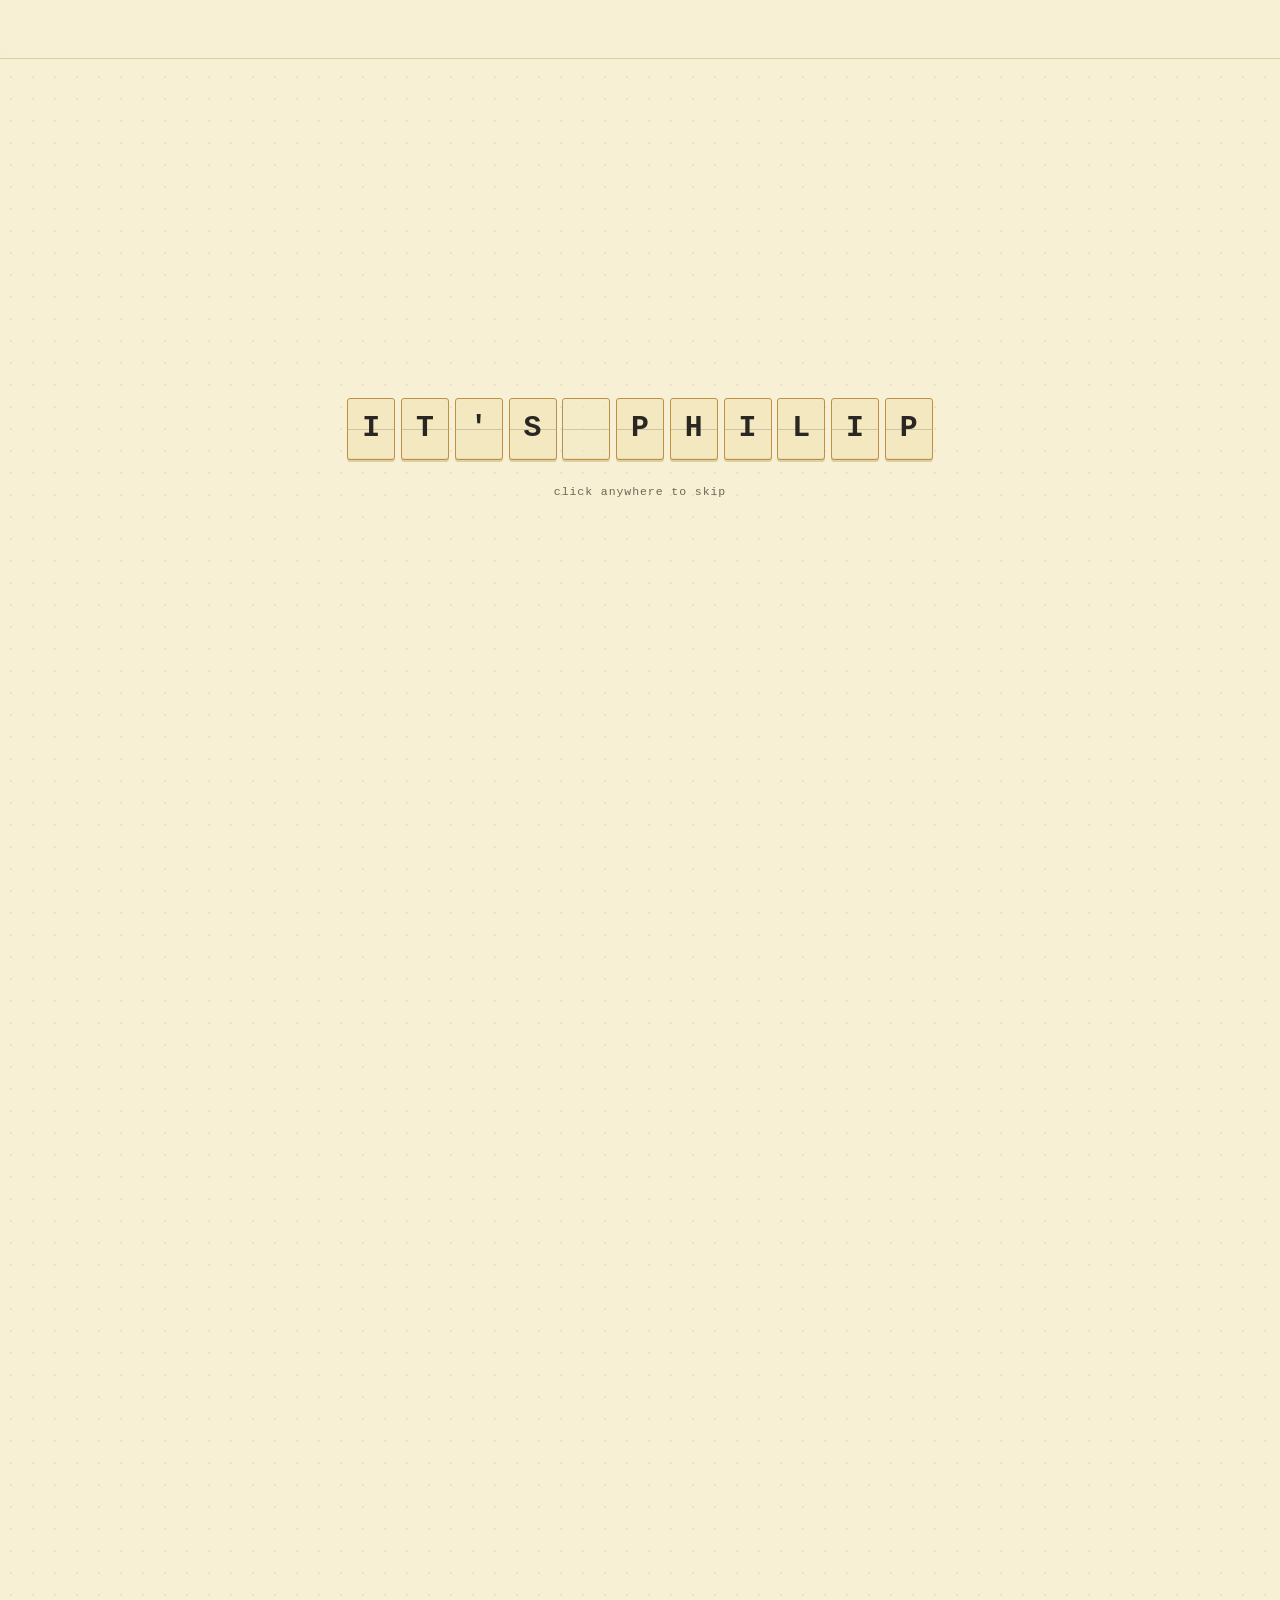
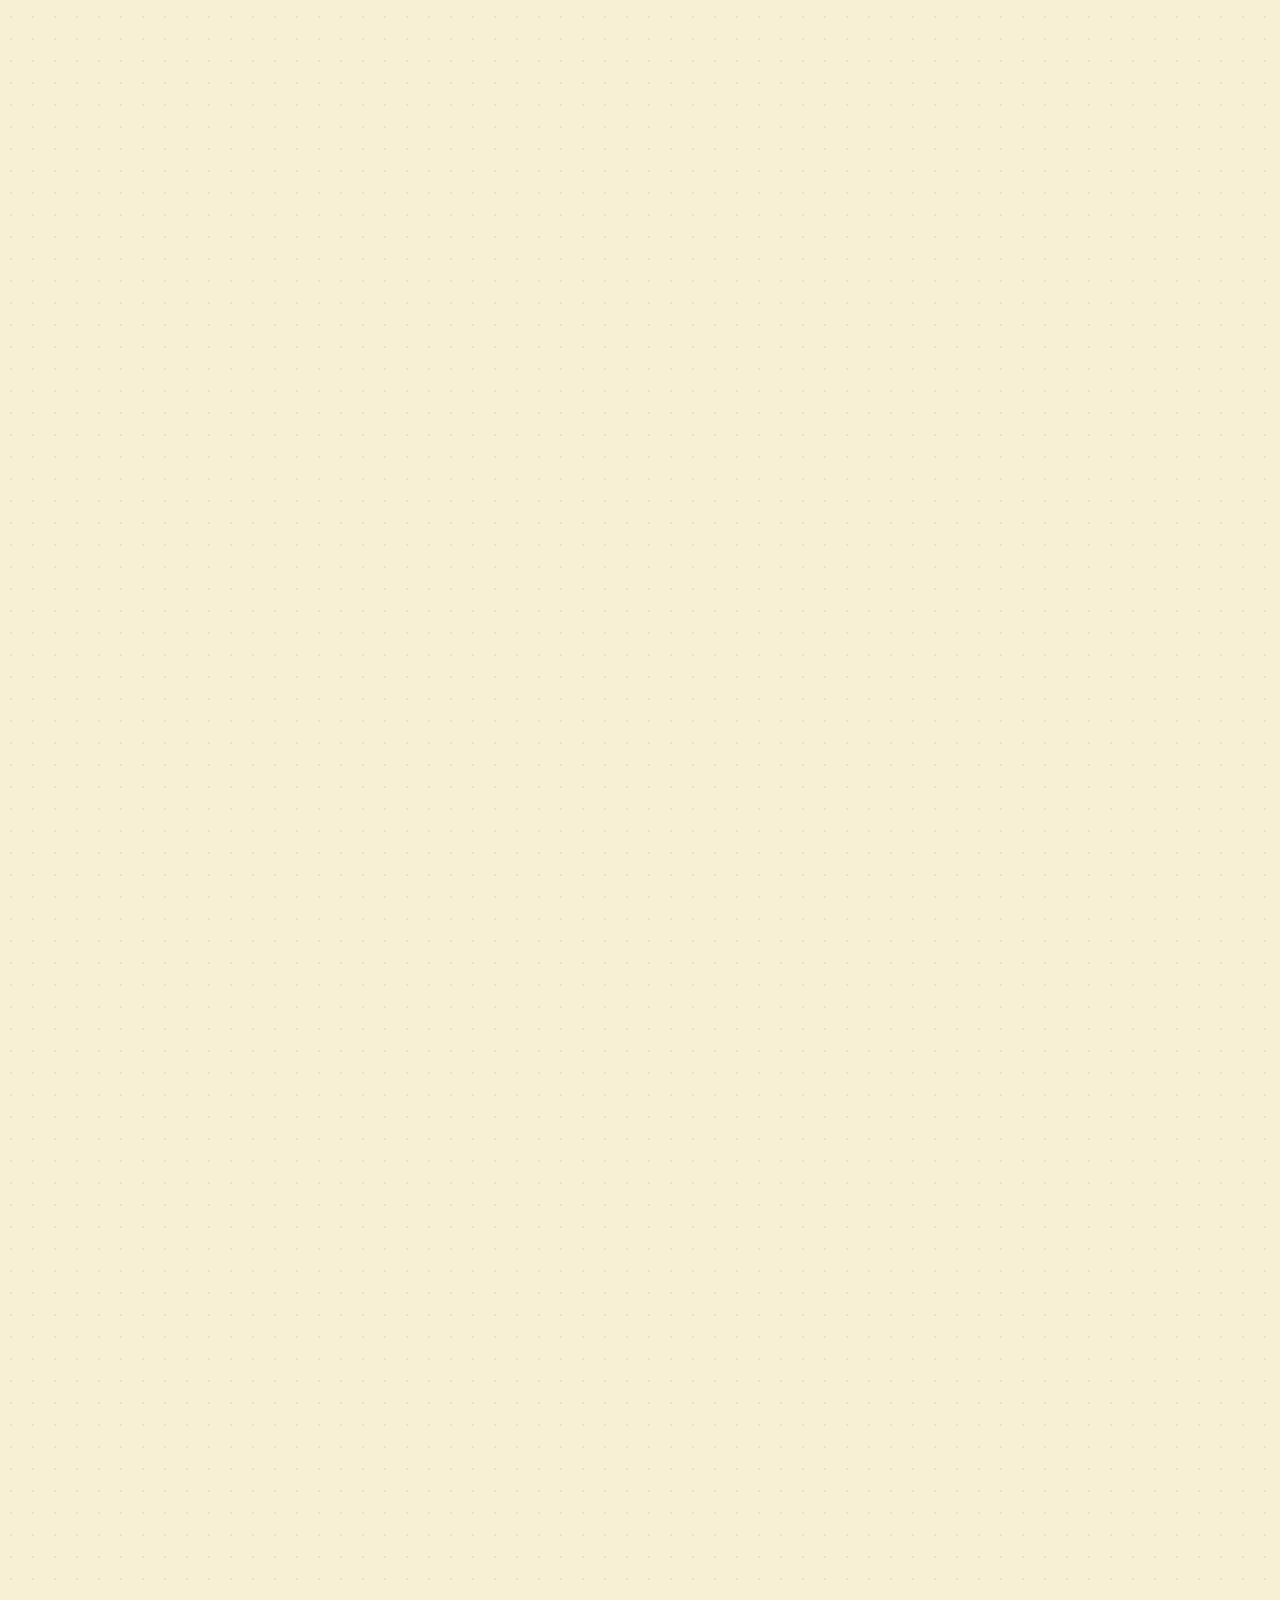
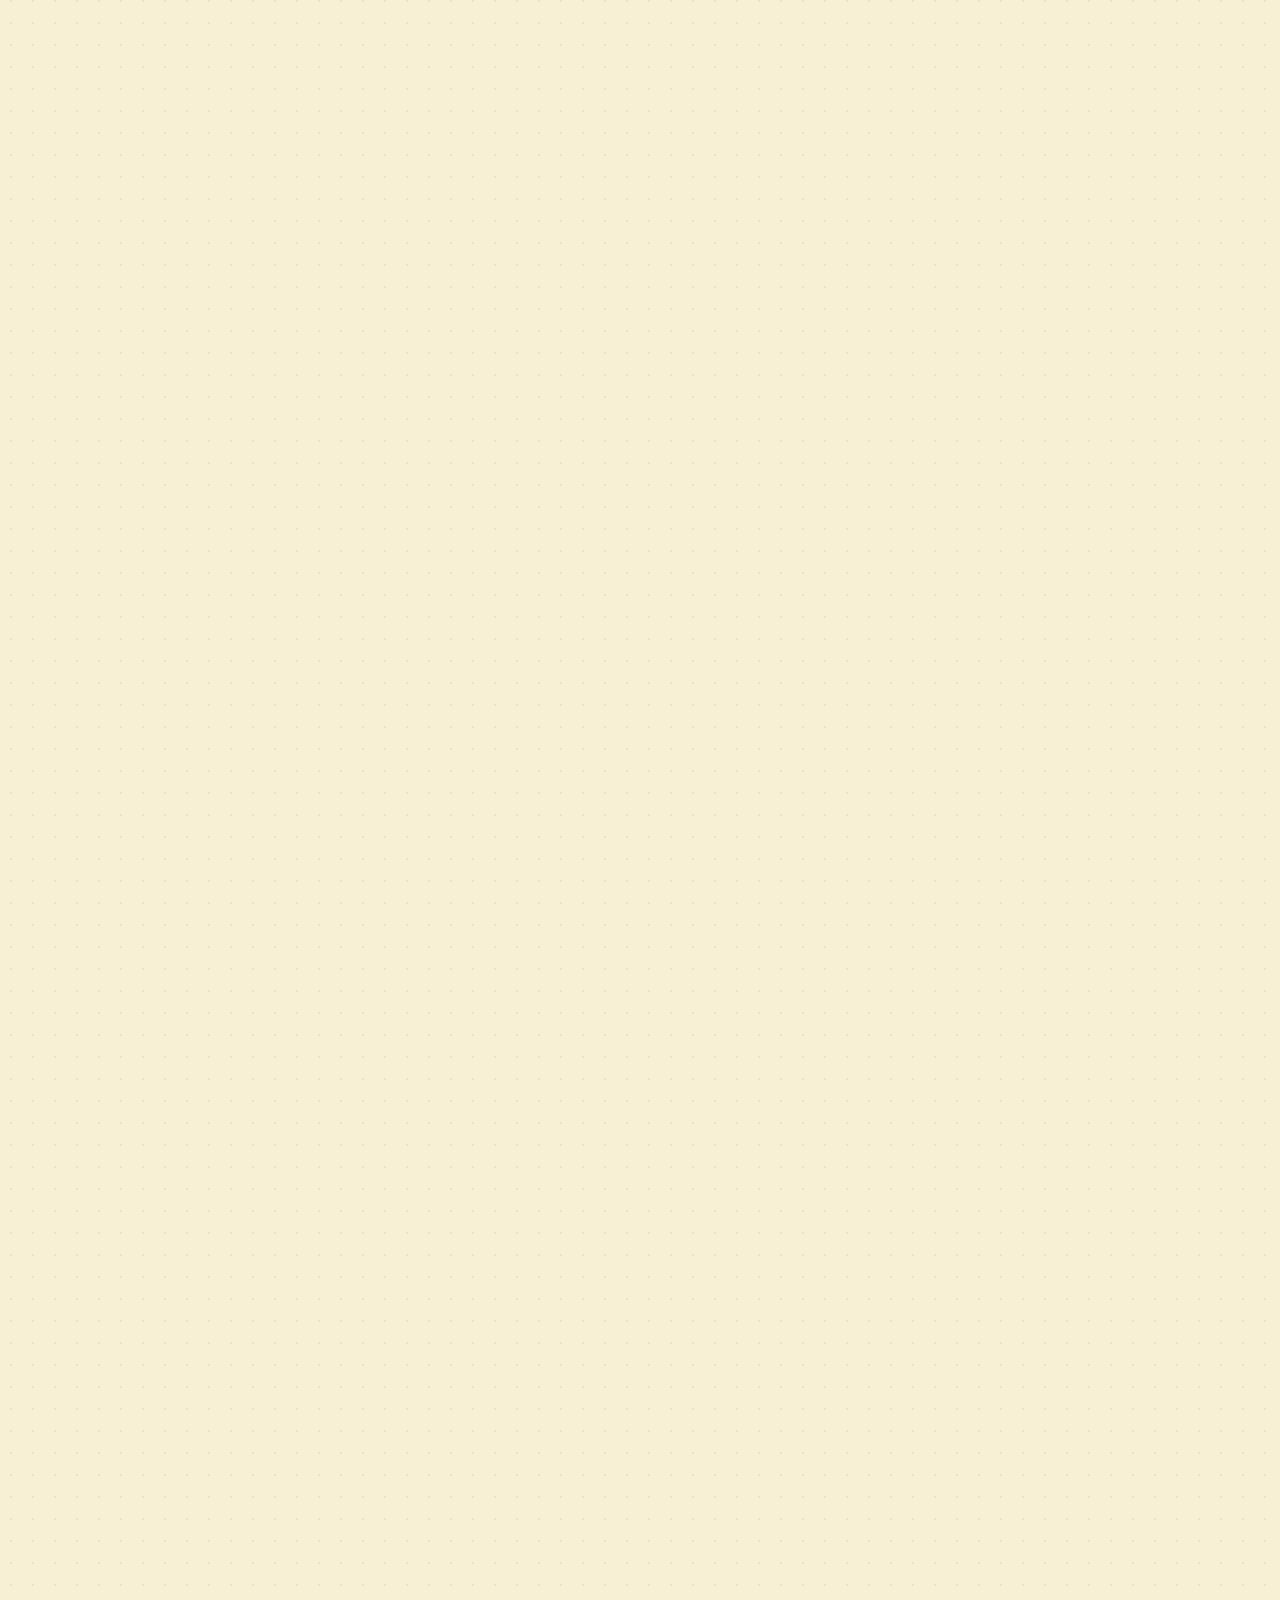
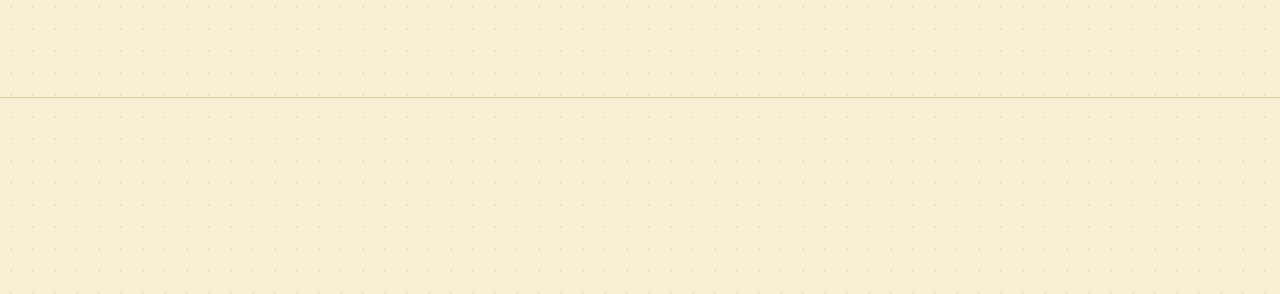
==== commit 39a11d08: "cleaned the UI and cursors also done" ====
--- a/index.html
+++ b/index.html
@@ -5,7 +5,7 @@
   <meta name="viewport" content="width=device-width, initial-scale=1.0">
   <meta name="description" content="Portfolio of Philip, CSE student at MIT World Peace University, Pune, building fintech tools and computer vision projects.">
   <title>Philip | portfolio</title>
-  <link rel="stylesheet" href="style.css?v=12">
+  <link rel="stylesheet" href="style.css?v=18">
   <link rel="stylesheet" href="desk.css?v=3">
   <script>
     (function () {
@@ -59,19 +59,14 @@
           <div class="hero__name" data-build="pixels">
             <canvas id="pixel-name" data-text="PHILIP" aria-hidden="true"></canvas>
           </div>
-          <p class="hero__tagline" data-build="text"><span class="prompt">&gt;</span> cse @ mit-wpu pune · fintech tools · computer vision</p>
+          <p class="hero__tagline" data-build="text"><span class="prompt">&gt;</span> cse @ mit-wpu pune · fintech tools · machine learning · research · iot · cloud · networks</p>
           <p class="desk__hint" data-build="text">psst. everything on this desk is draggable.</p>
         </div>
 
         <article class="note note--yellow note--hero" data-drag data-build="box" style="--x:16%;--y:300px;--r:-3deg">
           <p class="note__label" data-build="text">hi, i'm philip —</p>
-          <p class="note__big" data-build="text">Pricing risk &amp; teaching machines to read hands.</p>
-          <p class="note__foot" data-build="text">FINTECH · CV · RESEARCH</p>
-          <svg class="note__doodle" viewBox="0 0 80 60" aria-hidden="true" fill="none" stroke="currentColor" stroke-width="1.6" stroke-linecap="round">
-<path d="M8 40v16M20 30v22M32 34v20M44 18v26M56 22v20M68 6v26"/>
-<rect x="5" y="44" width="6" height="8" fill="#fff"/><rect x="17" y="34" width="6" height="12" fill="currentColor"/>
-<rect x="29" y="38" width="6" height="10" fill="#fff"/><rect x="41" y="22" width="6" height="16" fill="currentColor"/>
-<rect x="53" y="26" width="6" height="10" fill="#fff"/><rect x="65" y="10" width="6" height="16" fill="currentColor"/></svg>
+          <p class="note__big" data-build="text">Pricing risk &amp; screening newborns for jaundice.</p>
+          <p class="note__foot" data-build="text">FINTECH · RESEARCH · MACHINE LEARNING</p>
         </article>
 
         <article class="note note--violet" data-drag data-build="box" style="--x:2%;--y:56px;--r:-4deg">
@@ -177,7 +172,6 @@
             <ul class="pills">
               <li data-build="chip"><span class="sq"></span>python</li>
               <li data-build="chip"><span class="sq"></span>c++</li>
-              <li data-build="chip"><span class="sq"></span>javascript</li>
               <li data-build="chip"><span class="sq"></span>html/css</li>
               <li data-build="chip"><span class="sq"></span>sql</li>
               <li data-build="chip"><span class="sq"></span>bash</li>
@@ -189,9 +183,9 @@
               <li data-build="chip"><span class="sq"></span>fedora linux</li>
               <li data-build="chip"><span class="sq"></span>dnf</li>
               <li data-build="chip"><span class="sq"></span>git</li>
-              <li data-build="chip"><span class="sq"></span>node.js</li>
               <li data-build="chip"><span class="sq"></span>streamlit</li>
               <li data-build="chip"><span class="sq"></span>opencv</li>
+              <li data-build="chip"><span class="sq"></span>aws</li>
             </ul>
           </div>
           <div class="skills__group skills__group--domains">
@@ -201,6 +195,8 @@
               <li data-build="chip"><span class="sq"></span>computer vision</li>
               <li data-build="chip"><span class="sq"></span>web dev</li>
               <li data-build="chip"><span class="sq"></span>research</li>
+              <li data-build="chip"><span class="sq"></span>computer networks</li>
+              <li data-build="chip"><span class="sq"></span>cloud</li>
             </ul>
           </div>
         </div>
@@ -367,6 +363,7 @@
 
   <footer class="site-footer">
     <div class="container">
+      <p class="thanks" data-build="text">The names under the cursors that built this page — Manila Ma'am, Tina Ma'am, Gidwani Ma'am, Naik Sir, Varghese Ma'am, Helen Ma'am, Priti Ma'am and Veena Ma'am — are my teachers from school and junior college. Each of them has been an important part of making me who I am, and I've added their names here to show how they have shaped me. I owe them more than I can say, and this is a small symbol of my thank you to them.</p>
       <p data-build="text">© <span id="year"></span> philip · made on fedora 44 · built live by a swarm of cursors</p>
     </div>
   </footer>
@@ -383,7 +380,7 @@
   <div class="cursor-dot" aria-hidden="true"></div>
   <div class="cursor-ring" aria-hidden="true"></div>
 
-  <script src="script.js?v=10" defer></script>
+  <script src="script.js?v=16" defer></script>
   <script src="desk.js?v=2" defer></script>
 </body>
 </html>
--- a/style.css
+++ b/style.css
@@ -1027,6 +1027,14 @@
 }
 
 /* Footer */
+.thanks {
+  max-width: 100ch;
+  margin: 0 auto 1.25rem;
+  text-align: center;
+  font-style: italic;
+  line-height: 1.6;
+}
+
 .site-footer {
   padding: 2rem 0;
   border-top: 1px solid var(--line);
@@ -1089,24 +1097,15 @@
 
 .sw-tag {
   position: absolute;
-  top: 17px;
+  top: 18px;
   left: 12px;
-  padding: 3px 8px 3px 7px;
-  font-family: system-ui, -apple-system, "Segoe UI", Roboto, sans-serif;
-  font-size: 11px;
-  font-weight: 500;
-  line-height: 14px;
-  letter-spacing: 0.01em;
+  padding: 2px 7px;
+  border-radius: 6px;
+  background: var(--c);
   color: #fff;
+  font: 600 11px/1.4 system-ui, sans-serif;
   white-space: nowrap;
-  background: var(--c);
-  border-radius: 3px 10px 10px 10px;
-  box-shadow: 0 1px 2px rgba(0, 0, 0, 0.12), 0 4px 10px -2px rgba(0, 0, 0, 0.18);
-}
-
-.sw-cursor.is-text .sw-tag {
-  top: 21px;
-  left: 9px;
+  box-shadow: 0 2px 6px rgba(0, 0, 0, 0.18);
 }
 
 .sw-sel {
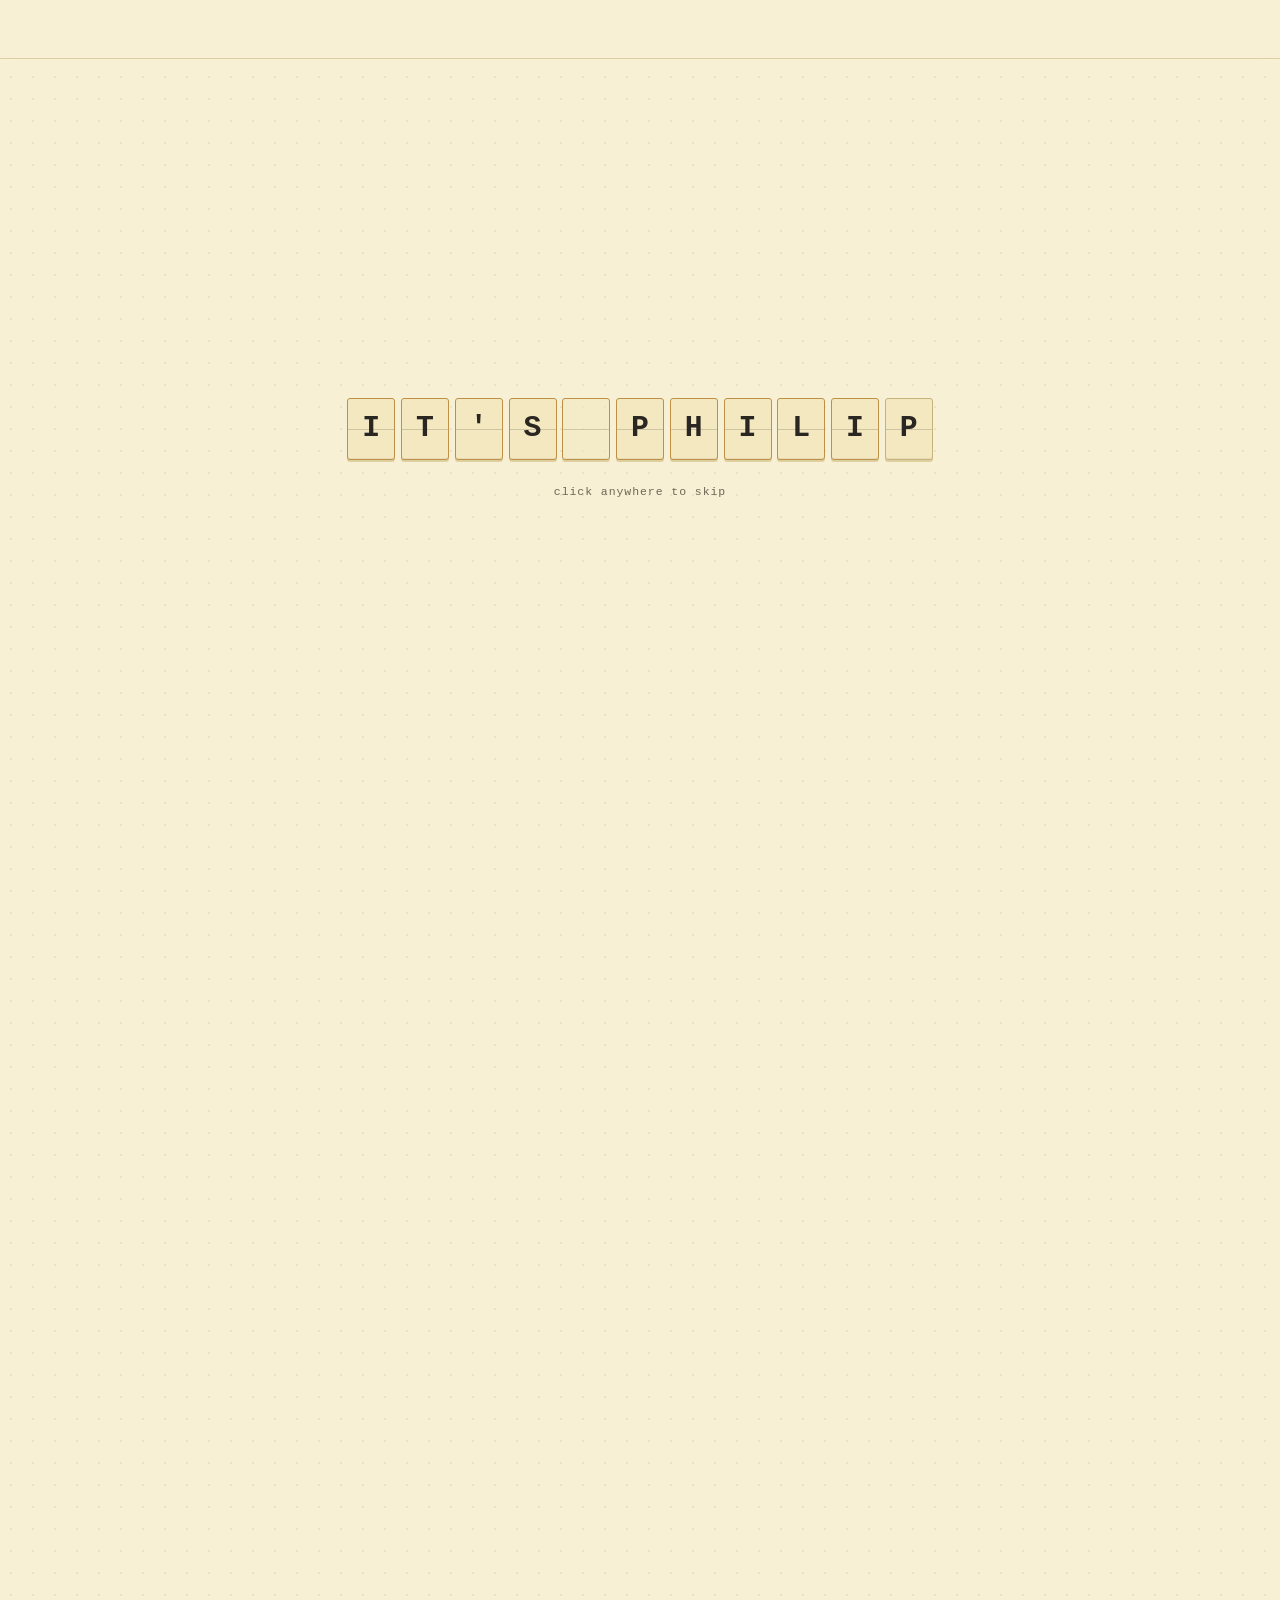
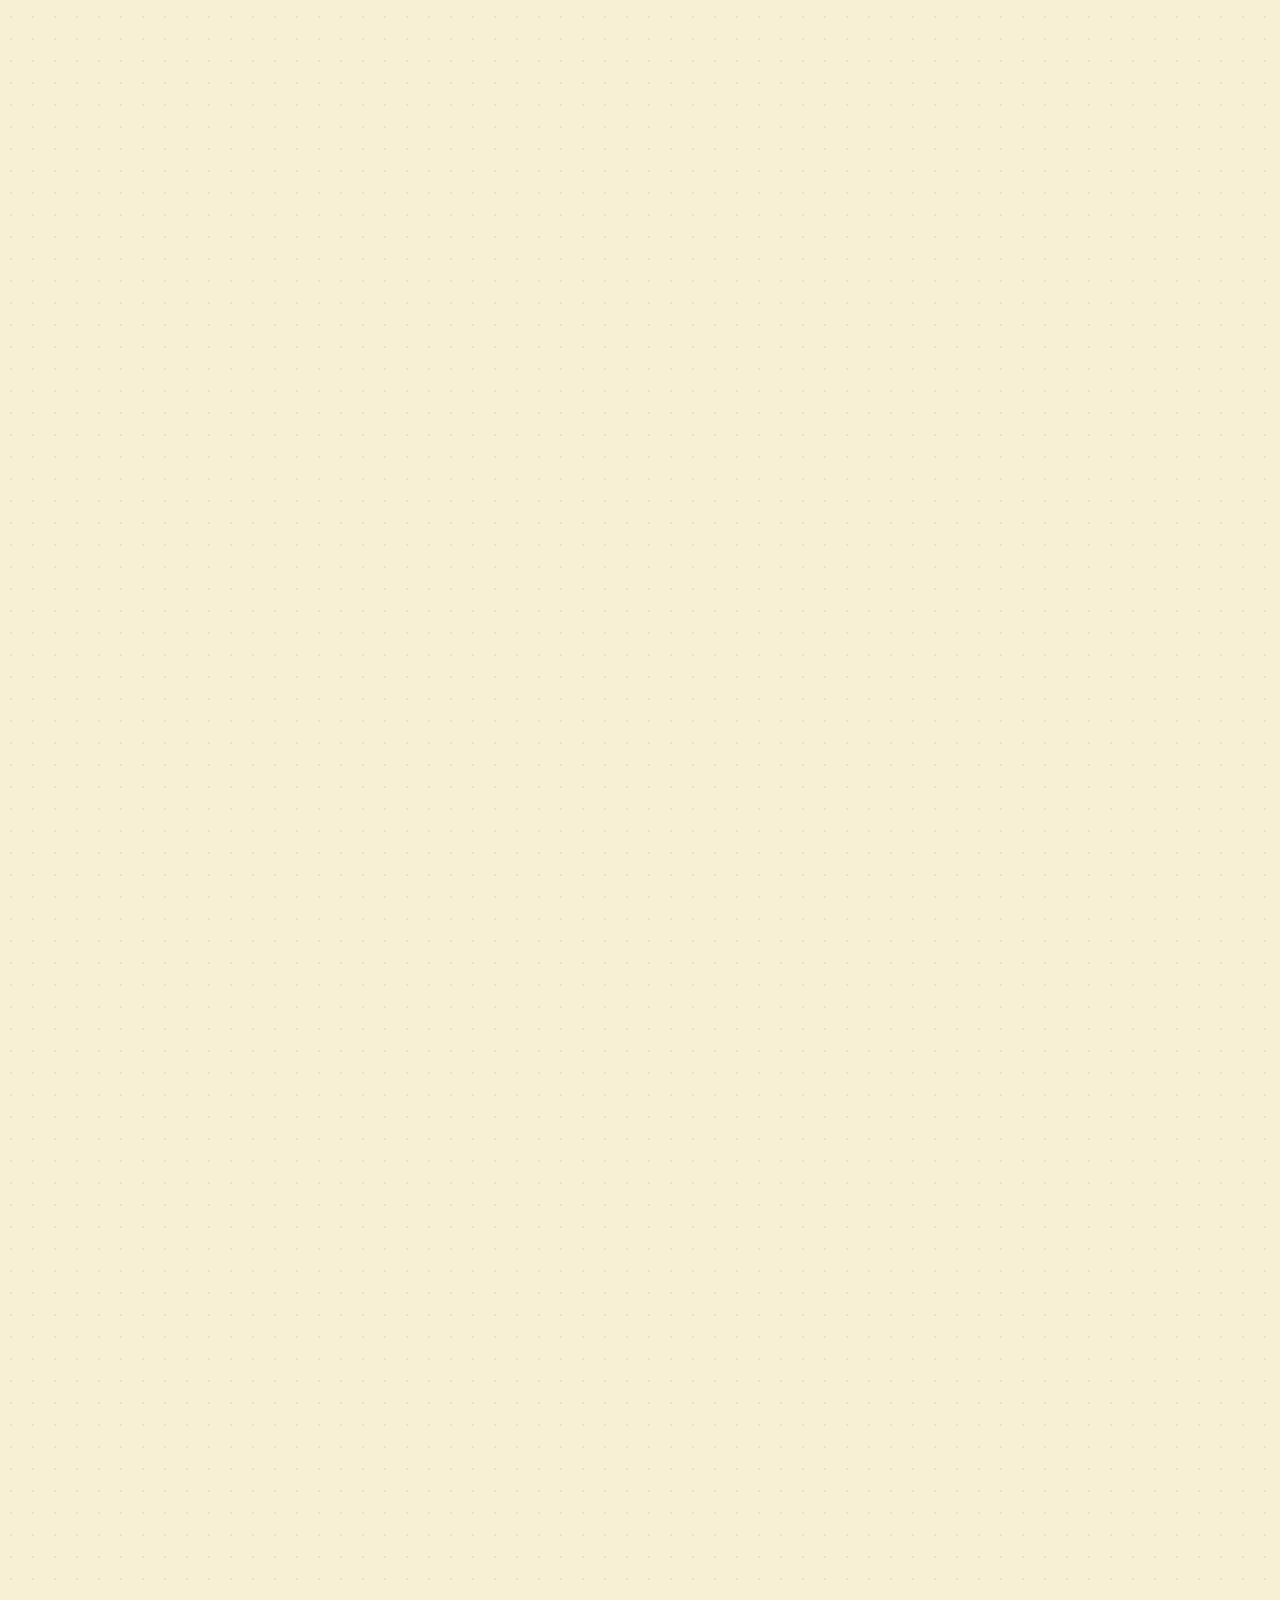
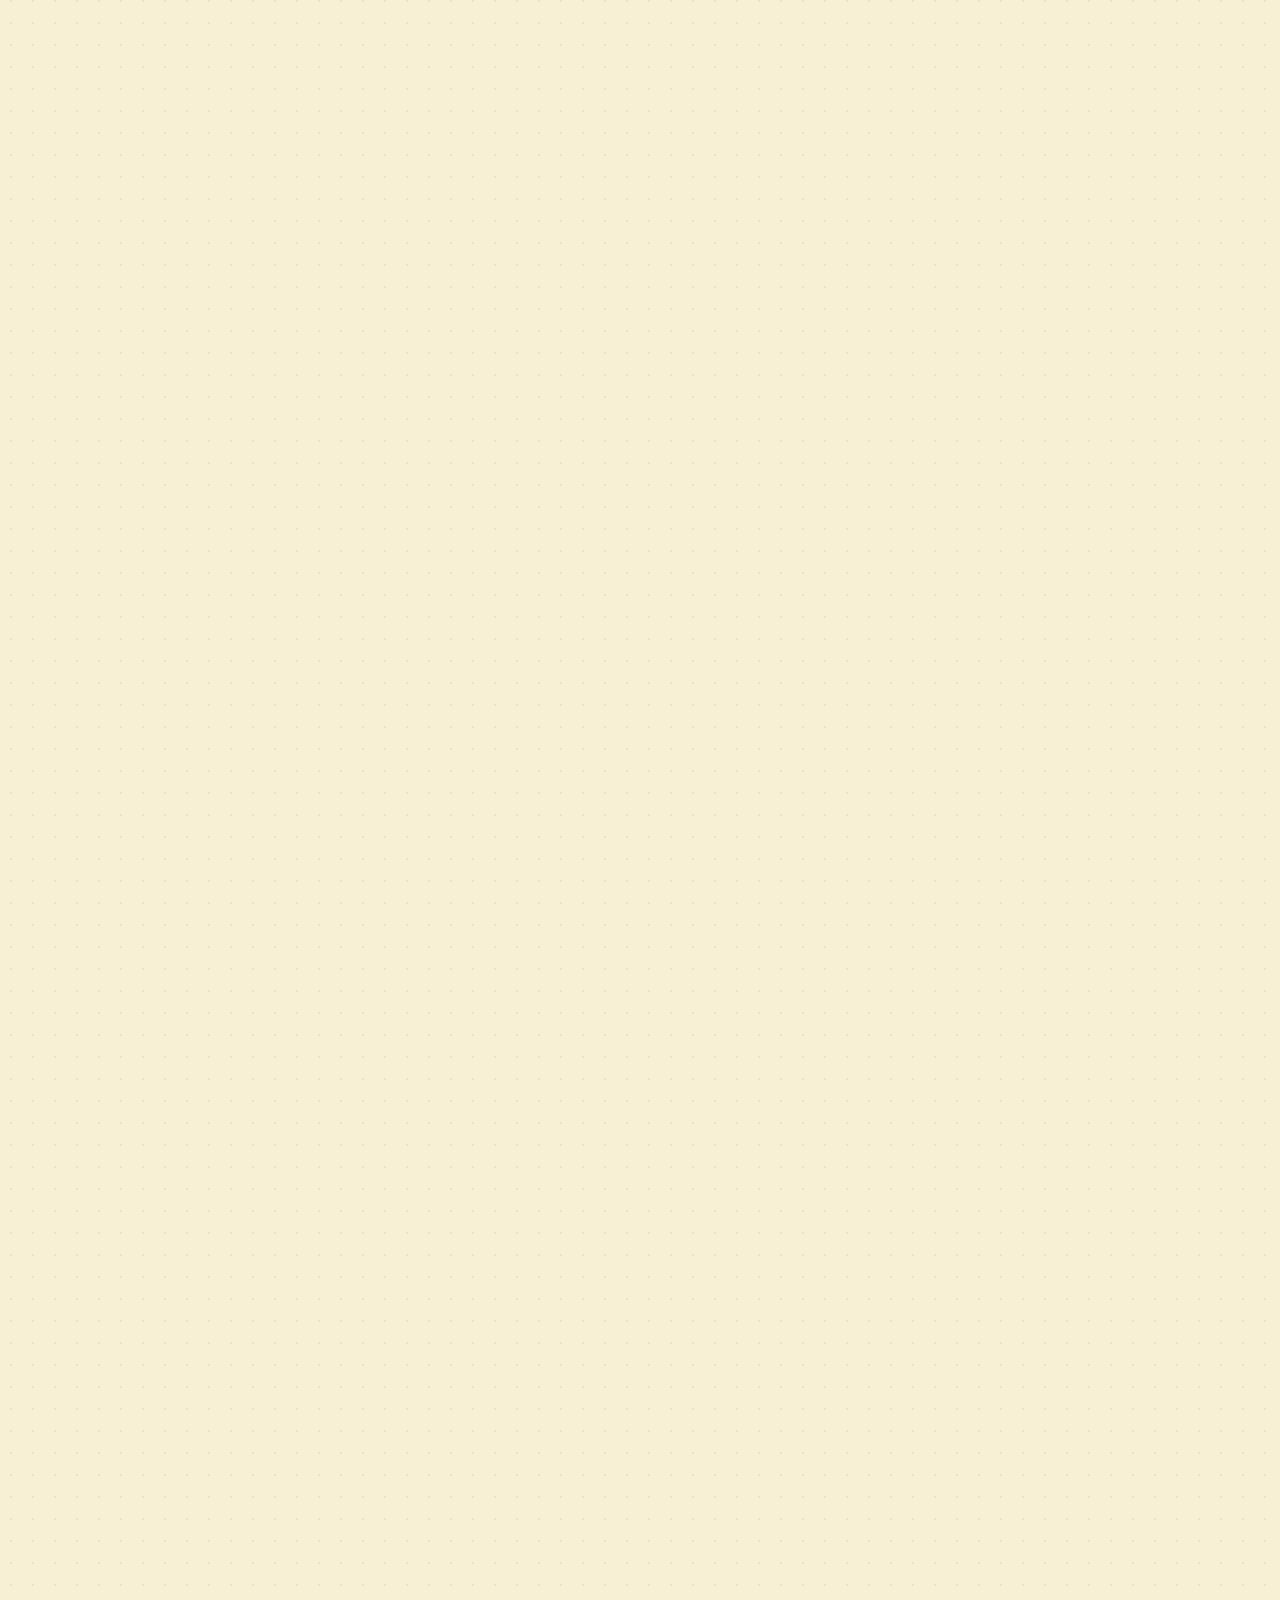
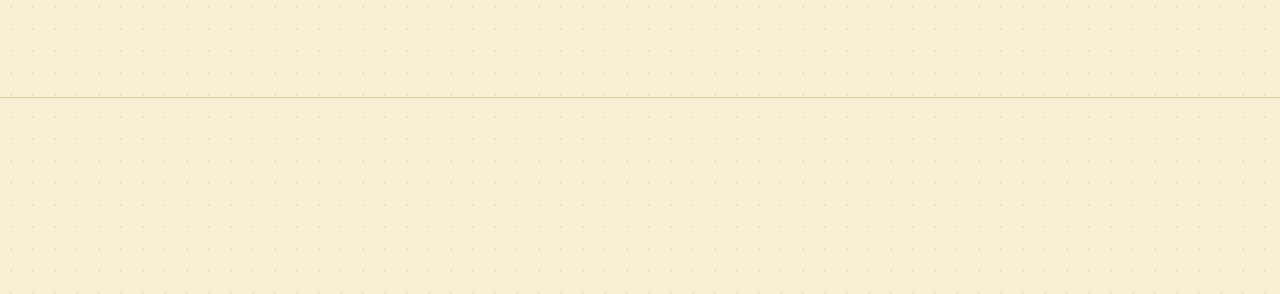
==== commit e03b2187: "changed cursor" ====
--- a/index.html
+++ b/index.html
@@ -5,7 +5,7 @@
   <meta name="viewport" content="width=device-width, initial-scale=1.0">
   <meta name="description" content="Portfolio of Philip, CSE student at MIT World Peace University, Pune, building fintech tools and computer vision projects.">
   <title>Philip | portfolio</title>
-  <link rel="stylesheet" href="style.css?v=18">
+  <link rel="stylesheet" href="style.css?v=19">
   <link rel="stylesheet" href="desk.css?v=3">
   <script>
     (function () {
--- a/style.css
+++ b/style.css
@@ -1290,12 +1290,12 @@
 @media (pointer: fine) {
   .has-custom-cursor,
   .has-custom-cursor * {
-    cursor: none !important;
+    cursor: url("data:image/svg+xml,%3Csvg xmlns='http://www.w3.org/2000/svg' width='24' height='30' viewBox='-1 -1 18 22'%3E%3Cpath d='M1.5 1.2v14.6l3.9-3.6 2.6 5.9 2.6-1.1-2.6-5.8h5.4z' fill='black' stroke='white' stroke-width='1.4' stroke-linejoin='round'/%3E%3C/svg%3E") 3 2, auto !important;
   }
 
   .has-custom-cursor .cursor-dot,
   .has-custom-cursor .cursor-ring {
-    display: block;
+    display: none !important;
     position: fixed;
     top: 0;
     left: 0;
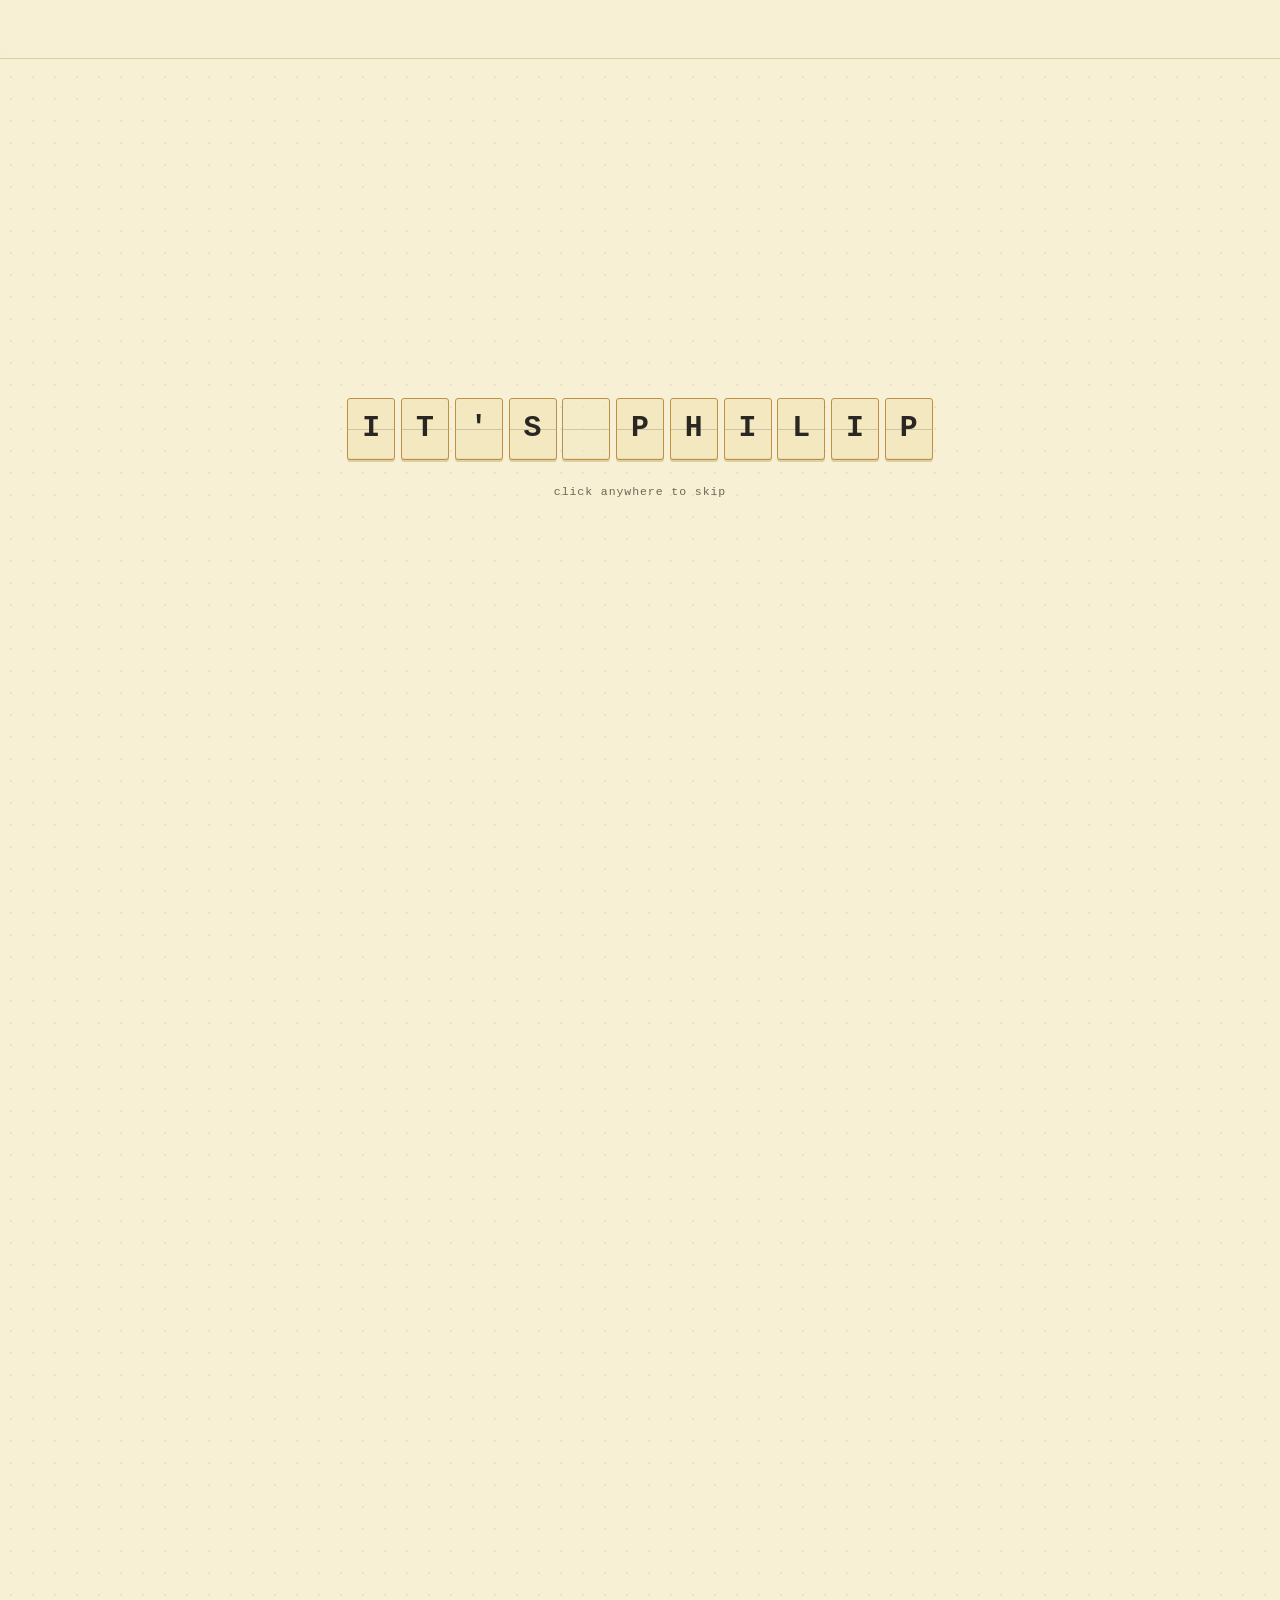
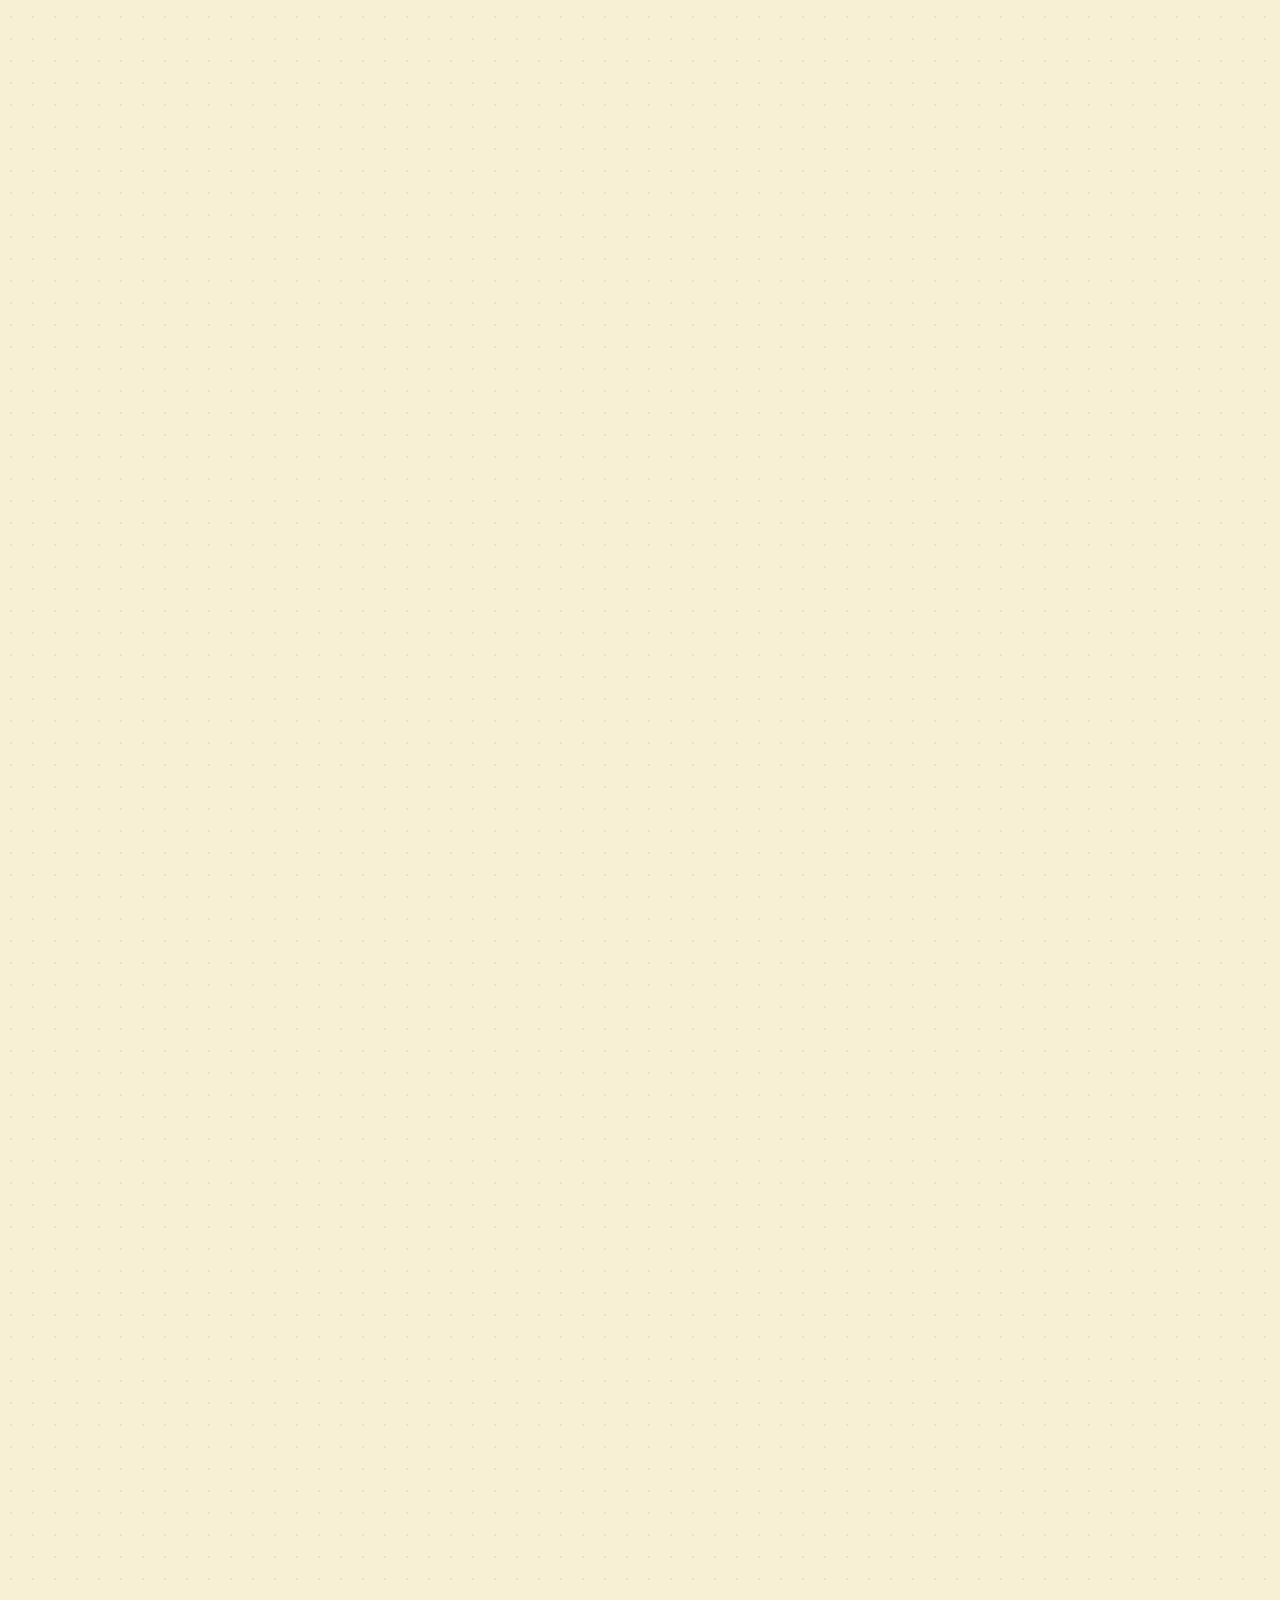
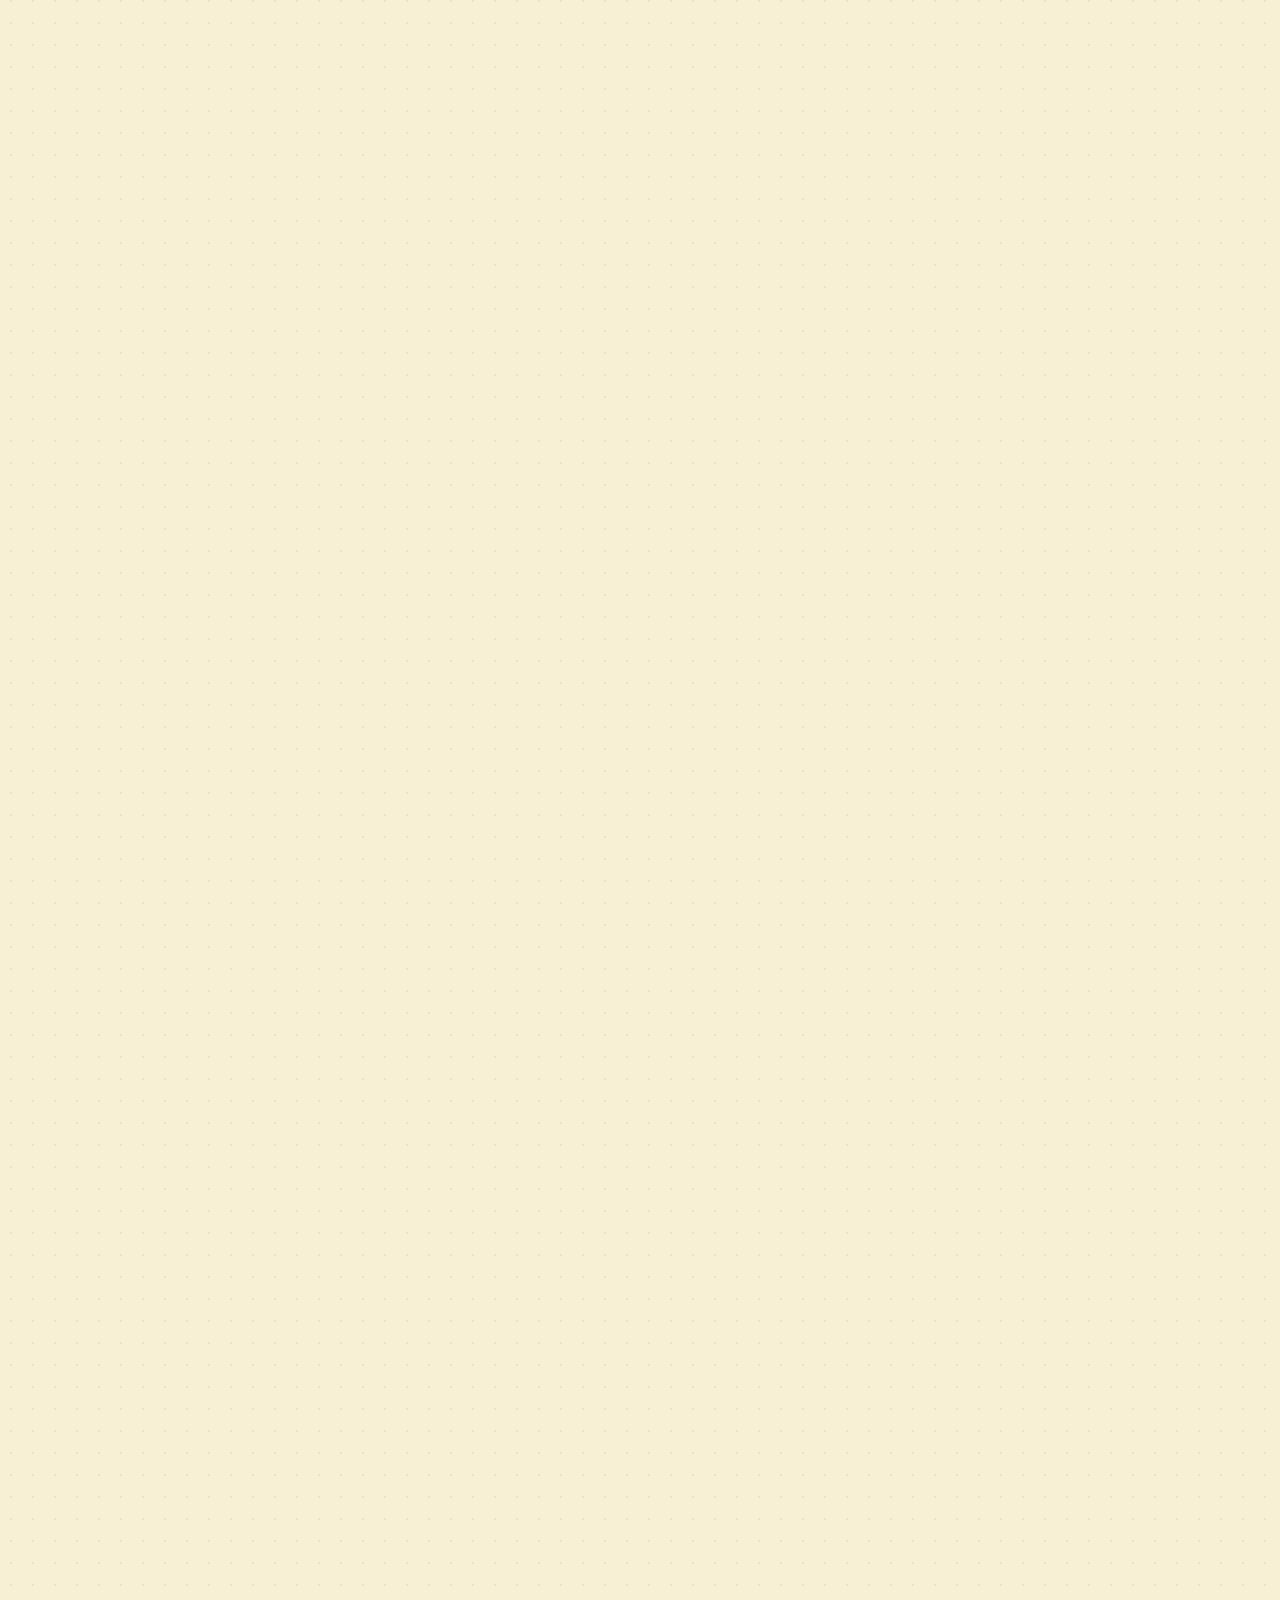
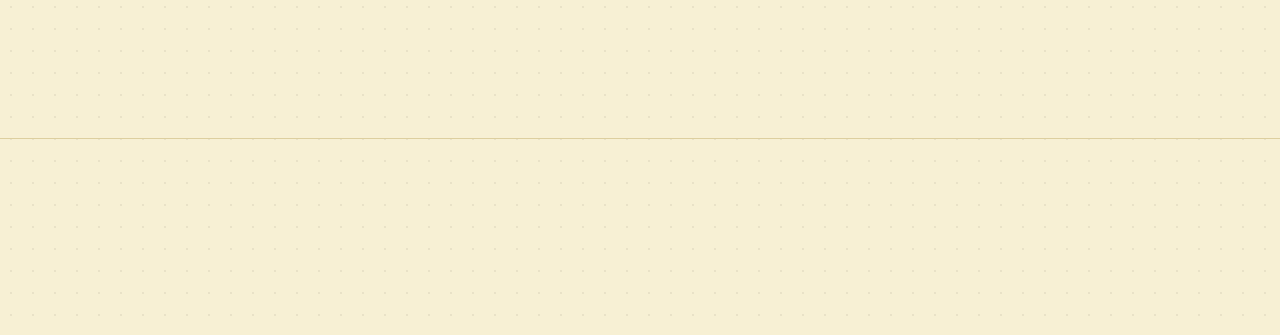
==== commit f246f372: "updated the project section  and removed clutter" ====
--- a/index.html
+++ b/index.html
@@ -233,13 +233,13 @@
           </article>
 
           <article class="card" data-build="box">
-            <div class="card__head" data-build="text"><h3 class="card__title">[project title]</h3><span class="card__year">[yyyy]</span></div>
-            <p class="card__desc" data-build="text">[short description of another project.]</p>
+            <div class="card__head" data-build="text"><h3 class="card__title">smart parking allocation</h3><span class="card__year">2026</span></div>
+            <p class="card__desc" data-build="text">indian number plate recognition for a parking allocation system. a webcam captures the vehicle, yolov8 finds the plate, and a fine-tuned 36-class cnn reads each character into the standard hsrp format, with position-based correction of common ocr swaps. handles single- and two-line plates, plus night-time enhancement.</p>
             <ul class="tags" data-build="box" aria-label="Tech stack">
-              <li>[tag]</li><li>[tag]</li>
+              <li>python</li><li>yolov8</li><li>pytorch</li><li>opencv</li><li>computer vision</li>
             </ul>
             <p class="card__links" data-build="text">
-              <a href="[GitHub repo URL]" target="_blank" rel="noopener noreferrer">github ↗</a>
+              <a href="https://github.com/aaship10/smart_parking_allocation" target="_blank" rel="noopener noreferrer">github ↗</a>
               <a href="" target="_blank" rel="noopener noreferrer">live ↗</a>
             </p>
           </article>
@@ -377,9 +377,6 @@
     <button type="button" class="swarm-hud__skip" id="swarm-skip">skip <kbd>esc</kbd></button>
   </div>
 
-  <div class="cursor-dot" aria-hidden="true"></div>
-  <div class="cursor-ring" aria-hidden="true"></div>
-
   <script src="script.js?v=16" defer></script>
   <script src="desk.js?v=2" defer></script>
 </body>
--- a/style.css
+++ b/style.css
@@ -322,13 +322,6 @@
   padding: 4rem 0 6rem;
 }
 
-.hero__inner {
-  display: flex;
-  flex-direction: column;
-  align-items: center;
-  text-align: center;
-}
-
 .hero__meta {
   margin-bottom: 2.75rem;
   color: var(--a3);
@@ -361,13 +354,6 @@
 .prompt {
   color: var(--accent);
   margin-right: 0.4rem;
-}
-
-.hero__actions {
-  display: flex;
-  flex-wrap: wrap;
-  justify-content: center;
-  gap: 0.6rem;
 }
 
 .btn {
@@ -403,35 +389,6 @@
   color: var(--ink);
   box-shadow: none;
   transform: none;
-}
-
-.hero__scroll {
-  position: absolute;
-  left: 50%;
-  bottom: 1.5rem;
-  display: flex;
-  flex-direction: column;
-  align-items: center;
-  gap: 0.4rem;
-  transform: translateX(-50%);
-  color: var(--muted);
-  font-size: 0.6rem;
-  letter-spacing: 0.25em;
-  text-transform: uppercase;
-}
-
-.hero__scroll i {
-  display: block;
-  width: 1px;
-  height: 28px;
-  background: var(--muted);
-  animation: scroll-hint 1.8s ease-in-out infinite;
-  transform-origin: top;
-}
-
-@keyframes scroll-hint {
-  0%, 100% { transform: scaleY(0.3); opacity: 0.4; }
-  50% { transform: scaleY(1); opacity: 1; }
 }
 
 /* Sections */
@@ -1282,57 +1239,12 @@
 }
 
 /* Custom cursor (mouse and trackpad only) */
-.cursor-dot,
-.cursor-ring {
-  display: none;
-}
-
 @media (pointer: fine) {
   .has-custom-cursor,
   .has-custom-cursor * {
     cursor: url("data:image/svg+xml,%3Csvg xmlns='http://www.w3.org/2000/svg' width='24' height='30' viewBox='-1 -1 18 22'%3E%3Cpath d='M1.5 1.2v14.6l3.9-3.6 2.6 5.9 2.6-1.1-2.6-5.8h5.4z' fill='black' stroke='white' stroke-width='1.4' stroke-linejoin='round'/%3E%3C/svg%3E") 3 2, auto !important;
   }
 
-  .has-custom-cursor .cursor-dot,
-  .has-custom-cursor .cursor-ring {
-    display: none !important;
-    position: fixed;
-    top: 0;
-    left: 0;
-    z-index: 1100;
-    pointer-events: none;
-    border-radius: 50%;
-    opacity: 0;
-    transition: opacity 0.2s;
-  }
-
-  .has-custom-cursor .cursor-dot {
-    width: 6px;
-    height: 6px;
-    margin: -3px 0 0 -3px;
-    background: var(--accent);
-  }
-
-  .has-custom-cursor .cursor-ring {
-    width: 30px;
-    height: 30px;
-    margin: -15px 0 0 -15px;
-    border: 1.5px solid var(--accent);
-    transition: opacity 0.2s, width 0.25s ease, height 0.25s ease,
-      margin 0.25s ease, background 0.25s ease;
-  }
-
-  .has-custom-cursor .cursor-ring.is-hovering {
-    width: 54px;
-    height: 54px;
-    margin: -27px 0 0 -27px;
-    background: color-mix(in srgb, var(--accent) 14%, transparent);
-  }
-
-  .has-custom-cursor .cursor-dot.is-active,
-  .has-custom-cursor .cursor-ring.is-active {
-    opacity: 1;
-  }
 }
 
 /* Mobile */
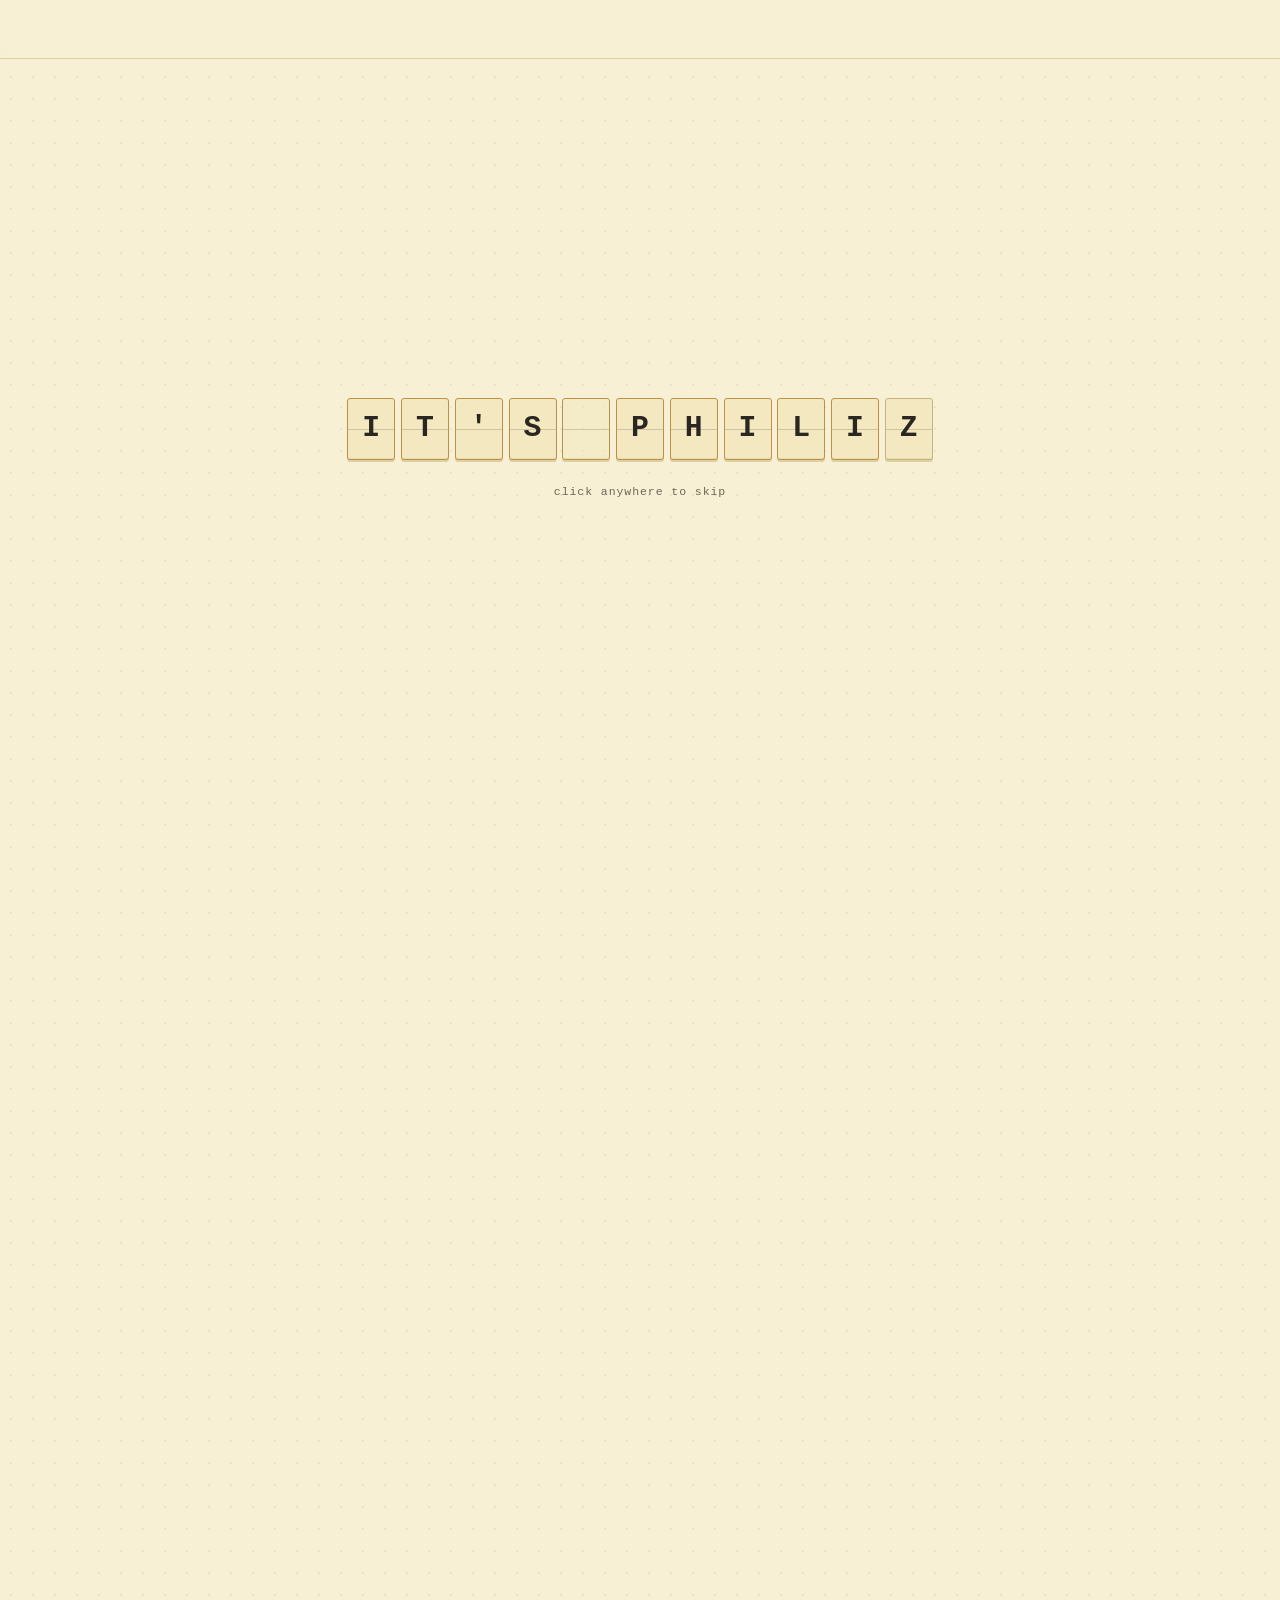
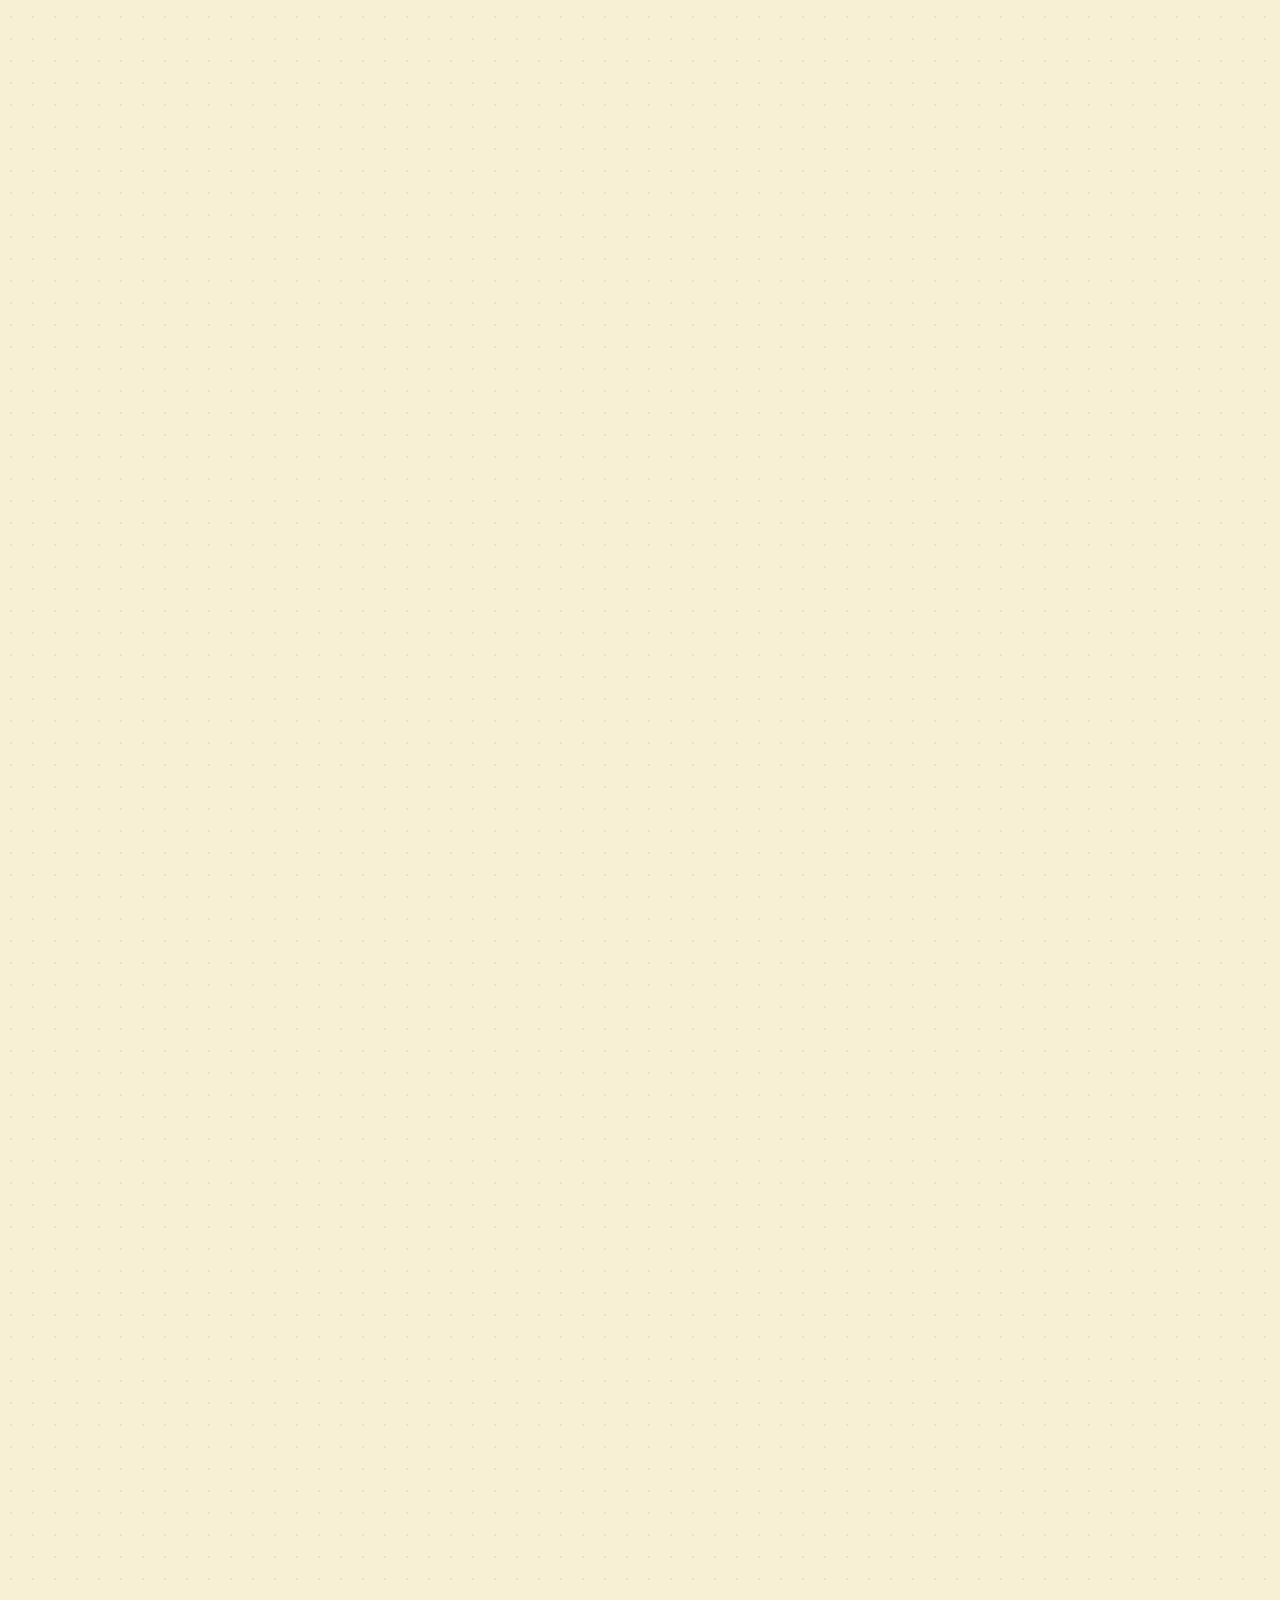
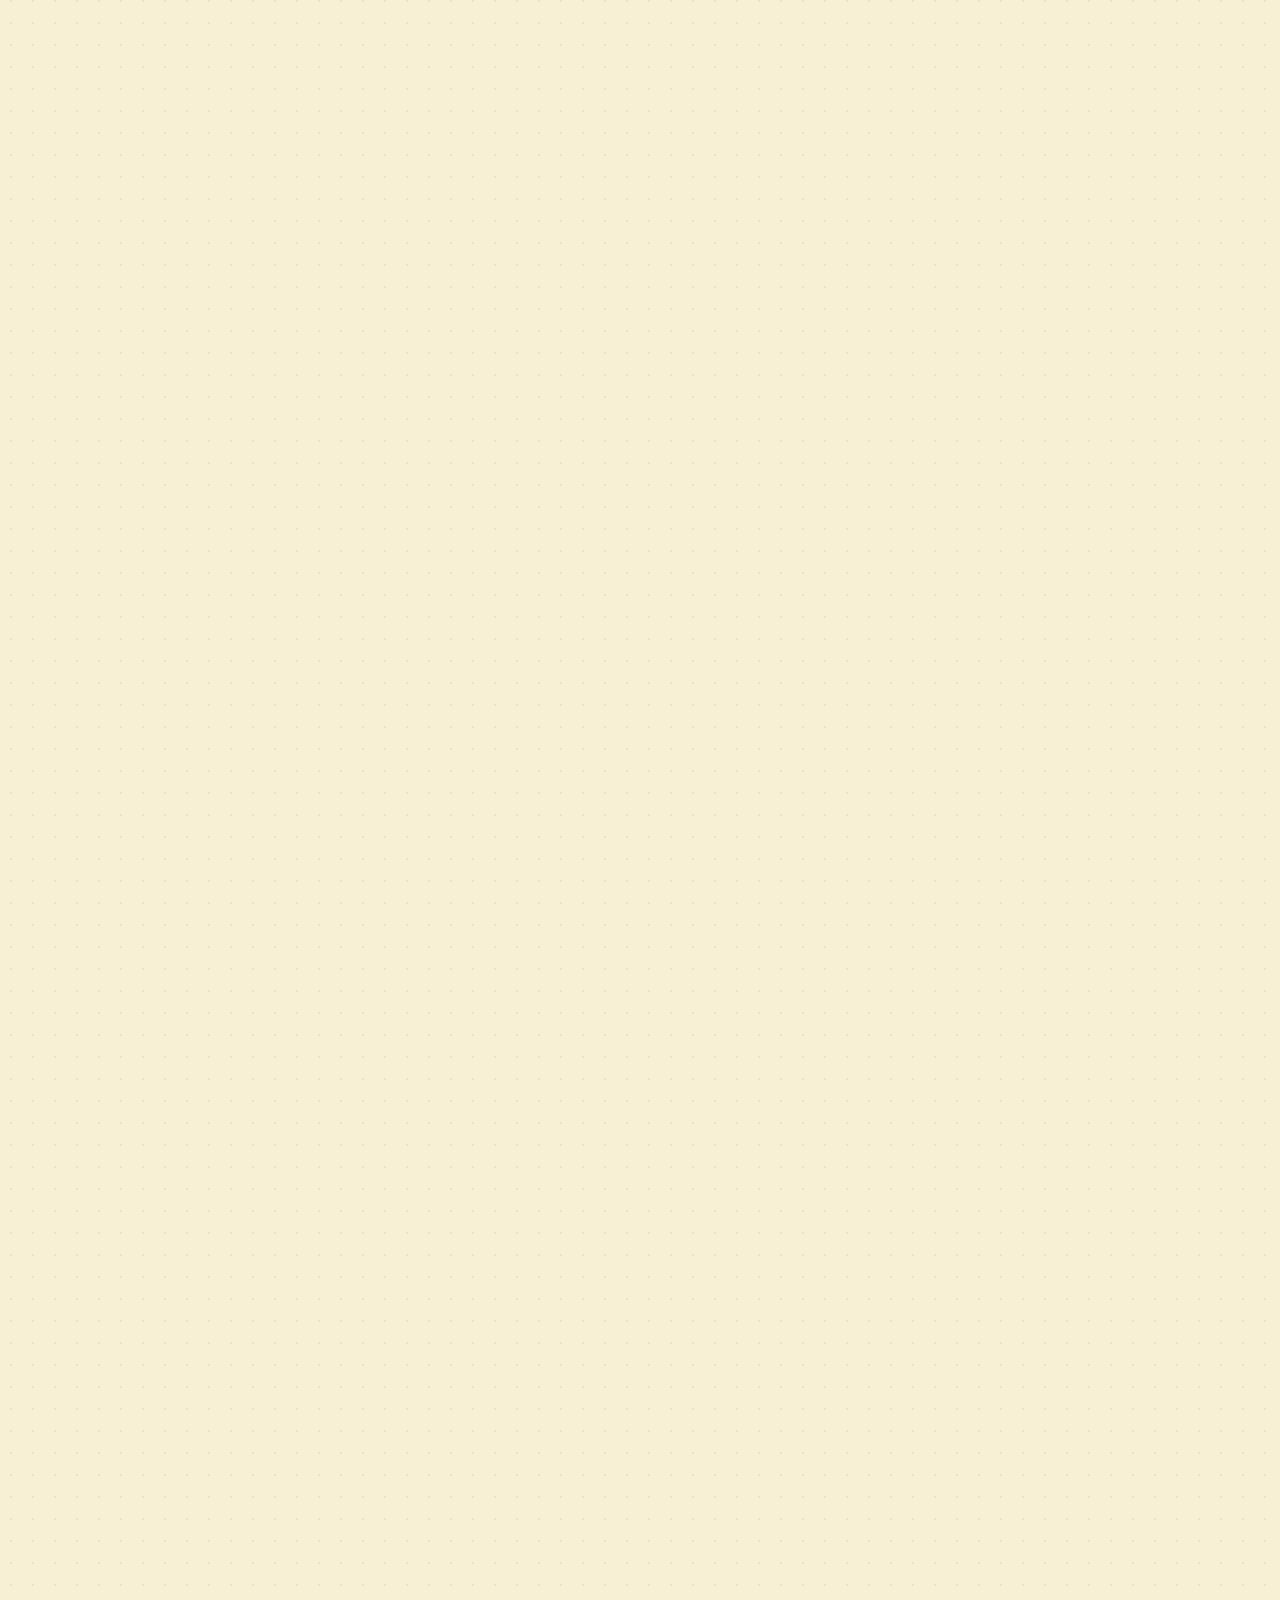
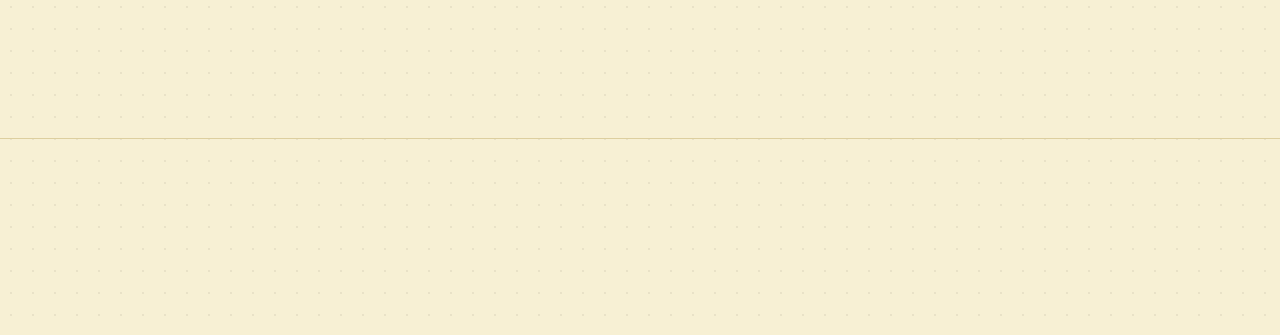
==== commit 37456f8f: "updating.." ====
--- a/index.html
+++ b/index.html
@@ -4,7 +4,7 @@
   <meta charset="UTF-8">
   <meta name="viewport" content="width=device-width, initial-scale=1.0">
   <meta name="description" content="Portfolio of Philip, CSE student at MIT World Peace University, Pune, building fintech tools and computer vision projects.">
-  <title>Philip | portfolio</title>
+  <title>Philip | Portfolio</title>
   <link rel="stylesheet" href="style.css?v=19">
   <link rel="stylesheet" href="desk.css?v=3">
   <script>
@@ -25,14 +25,14 @@
       <a class="nav__brand" href="#hero" data-build="text">~/philip</a>
       <div class="nav__right">
         <ul class="nav__menu" id="nav-menu">
-          <li data-build="chip"><a href="#about">about</a></li>
-          <li data-build="chip"><a href="#skills">skills</a></li>
-          <li data-build="chip"><a href="#projects">projects</a></li>
-          <li data-build="chip"><a href="#lab">lab</a></li>
-          <li data-build="chip"><a href="#terminal">terminal</a></li>
-          <li data-build="chip"><a href="#contact">contact</a></li>
+          <li data-build="chip"><a href="#about">About</a></li>
+          <li data-build="chip"><a href="#skills">Skills</a></li>
+          <li data-build="chip"><a href="#projects">Projects</a></li>
+          <li data-build="chip"><a href="#lab">Lab</a></li>
+          <li data-build="chip"><a href="#terminal">Terminal</a></li>
+          <li data-build="chip"><a href="#contact">Contact</a></li>
         </ul>
-        <div class="themes" role="group" aria-label="Color theme" data-build="chip">
+        <div class="themes" role="group" aria-label="Colour theme" data-build="chip">
           <button type="button" class="themes__dot" data-theme-btn="paper" aria-label="Paper theme" title="paper" aria-pressed="true" style="--d1:#f7f0d4;--d2:#b8741a"></button>
           <button type="button" class="themes__dot" data-theme-btn="fedora" aria-label="Fedora theme" title="fedora" aria-pressed="false" style="--d1:#0e1a2e;--d2:#51a2da"></button>
           <button type="button" class="themes__dot" data-theme-btn="night" aria-label="Night theme" title="night" aria-pressed="false" style="--d1:#0e100f;--d2:#4ade80"></button>
@@ -134,10 +134,10 @@
 
     <section class="section" id="about" aria-labelledby="about-title">
       <div class="container">
-        <h2 class="section__title" id="about-title" data-build="text"><span class="section__num">01</span> // about</h2>
+        <h2 class="section__title" id="about-title" data-build="text"><span class="section__num">01</span> // About</h2>
         <div class="about">
           <div class="about__text">
-            <p data-build="text">hey, i'm <strong>philip</strong>, a be computer science engineering student at mit world peace university, pune.</p>
+            <p data-build="text">hey, i'm <strong>philip</strong>, a B.E. computer science engineering student at MIT World Peace University, Pune.</p>
             <p data-build="text">i like the places where code meets money and pixels: <em>options pricing</em>, <em>hedging simulations</em>, and <em>real-time computer vision</em>.</p>
             <p data-build="text">i co-authored a research paper on sign language recognition, and i'm hunting for <strong>internships</strong> and more <strong>research</strong> to work on.</p>
             <p data-build="text">everything here was written on <strong>fedora linux</strong>, my daily driver. when i'm not building something, i'm reading papers i only half understand until i understand them.</p>
@@ -151,7 +151,7 @@
 > /pune/india
 
 $ degree
-> be cse · mit-wpu
+> B.E. CSE · MIT-WPU
 
 $ cat /etc/os-release
 > fedora linux 44
@@ -165,7 +165,7 @@
 
     <section class="section" id="skills" aria-labelledby="skills-title">
       <div class="container">
-        <h2 class="section__title" id="skills-title" data-build="text"><span class="section__num">02</span> // skills</h2>
+        <h2 class="section__title" id="skills-title" data-build="text"><span class="section__num">02</span> // Skills</h2>
         <div class="skills">
           <div class="skills__group skills__group--lang">
             <h3 class="skills__heading" data-build="text">languages</h3>
@@ -205,12 +205,12 @@
 
     <section class="section" id="projects" aria-labelledby="projects-title">
       <div class="container">
-        <h2 class="section__title" id="projects-title" data-build="text"><span class="section__num">03</span> // projects</h2>
+        <h2 class="section__title" id="projects-title" data-build="text"><span class="section__num">03</span> // Projects</h2>
         <!-- Links with an empty href are hidden automatically. -->
         <div class="projects-grid">
           <article class="card" data-build="box">
             <div class="card__head" data-build="text"><h3 class="card__title">b&amp;s terminal: nasdaq + bse</h3><span class="card__year">2026</span></div>
-            <p class="card__desc" data-build="text">a bloomberg-style market and options terminal for nasdaq and bse. live market monitors, candle charts, implied-vol smiles, garch(1,1) vol forecasts with no look-ahead, a monte carlo pricer, and a delta-hedge backtest on real crisis windows like 2008, covid and svb.</p>
+            <p class="card__desc" data-build="text">a Bloomberg-style market and options terminal for NASDAQ and BSE. live market monitors, candle charts, implied-vol smiles, GARCH(1,1) vol forecasts with no look-ahead, a Monte Carlo pricer, and a delta-hedge backtest on real crisis windows like 2008, COVID and SVB.</p>
             <ul class="tags" data-build="box" aria-label="Tech stack">
               <li>python</li><li>fastapi</li><li>numpy</li><li>plotly</li><li>quant finance</li>
             </ul>
@@ -222,7 +222,7 @@
 
           <article class="card" data-build="box">
             <div class="card__head" data-build="text"><h3 class="card__title">jaundice screening probe</h3><span class="card__year">2026</span></div>
-            <p class="card__desc" data-build="text">an esp8266 probe with a colour sensor, oled and sd card that takes a 5-second skin reflectance reading and streams it to a live dashboard. it's in a hospital right now, collecting a dataset from newborns. a screening aid, not a diagnosis.</p>
+            <p class="card__desc" data-build="text">an ESP8266 probe with a colour sensor, OLED and SD card that takes a 5-second skin reflectance reading and streams it to a live dashboard. it's in a hospital right now, collecting a dataset from newborns. a screening aid, not a diagnosis.</p>
             <ul class="tags" data-build="box" aria-label="Tech stack">
               <li>esp8266</li><li>arduino c++</li><li>node.js</li><li>iot</li><li>healthcare</li>
             </ul>
@@ -234,7 +234,7 @@
 
           <article class="card" data-build="box">
             <div class="card__head" data-build="text"><h3 class="card__title">smart parking allocation</h3><span class="card__year">2026</span></div>
-            <p class="card__desc" data-build="text">indian number plate recognition for a parking allocation system. a webcam captures the vehicle, yolov8 finds the plate, and a fine-tuned 36-class cnn reads each character into the standard hsrp format, with position-based correction of common ocr swaps. handles single- and two-line plates, plus night-time enhancement.</p>
+            <p class="card__desc" data-build="text">Indian number plate recognition for a parking allocation system. a webcam captures the vehicle, YOLOv8 finds the plate, and a fine-tuned 36-class CNN reads each character into the standard HSRP format, with position-based correction of common OCR swaps. handles single- and two-line plates, plus night-time enhancement.</p>
             <ul class="tags" data-build="box" aria-label="Tech stack">
               <li>python</li><li>yolov8</li><li>pytorch</li><li>opencv</li><li>computer vision</li>
             </ul>
@@ -250,7 +250,7 @@
     <section class="section" id="lab" aria-labelledby="lab-title">
       <div class="container">
         <div class="section__head">
-          <h2 class="section__title" id="lab-title" data-build="text"><span class="section__num">04</span> // options lab</h2>
+          <h2 class="section__title" id="lab-title" data-build="text"><span class="section__num">04</span> // Options Lab</h2>
           <p class="section__hint" data-build="text">black-scholes, live. drag anything.</p>
         </div>
         <div class="lab" data-build="box">
@@ -326,7 +326,7 @@
     <section class="section" id="terminal" aria-labelledby="terminal-title">
       <div class="container">
         <div class="section__head">
-          <h2 class="section__title" id="terminal-title" data-build="text"><span class="section__num">05</span> // terminal</h2>
+          <h2 class="section__title" id="terminal-title" data-build="text"><span class="section__num">05</span> // Terminal</h2>
           <p class="section__hint" data-build="text">type <kbd>help</kbd> to begin.</p>
         </div>
         <div class="term" data-build="box">
@@ -349,7 +349,7 @@
 
     <section class="section" id="contact" aria-labelledby="contact-title">
       <div class="container">
-        <h2 class="section__title" id="contact-title" data-build="text"><span class="section__num">06</span> // contact</h2>
+        <h2 class="section__title" id="contact-title" data-build="text"><span class="section__num">06</span> // Contact</h2>
         <p class="contact__intro" data-build="text">open to internships and research collaborations. email is the fastest way to reach me.</p>
         <ul class="contact__list">
           <!-- Rows whose link has an empty href are hidden automatically. -->
@@ -363,7 +363,7 @@
 
   <footer class="site-footer">
     <div class="container">
-      <p class="thanks" data-build="text">The names under the cursors that built this page — Manila Ma'am, Tina Ma'am, Gidwani Ma'am, Naik Sir, Varghese Ma'am, Helen Ma'am, Priti Ma'am and Veena Ma'am — are my teachers from school and junior college. Each of them has been an important part of making me who I am, and I've added their names here to show how they have shaped me. I owe them more than I can say, and this is a small symbol of my thank you to them.</p>
+      <p class="thanks" data-build="text">The names under the cursors that built this page — Manila Ma'am, Tina Ma'am, Gidwani Ma'am, Naik Sir, Varghese Ma'am, Helen Ma'am, Priti Ma'am and Veena Ma'am — are my teachers from school and junior college. Each of them has been an important part of making me who I am, and I've added their names here to show how they have shaped me. I owe them more than I can say, and this is a small symbol of my thanks to them.</p>
       <p data-build="text">© <span id="year"></span> philip · made on fedora 44 · built live by a swarm of cursors</p>
     </div>
   </footer>
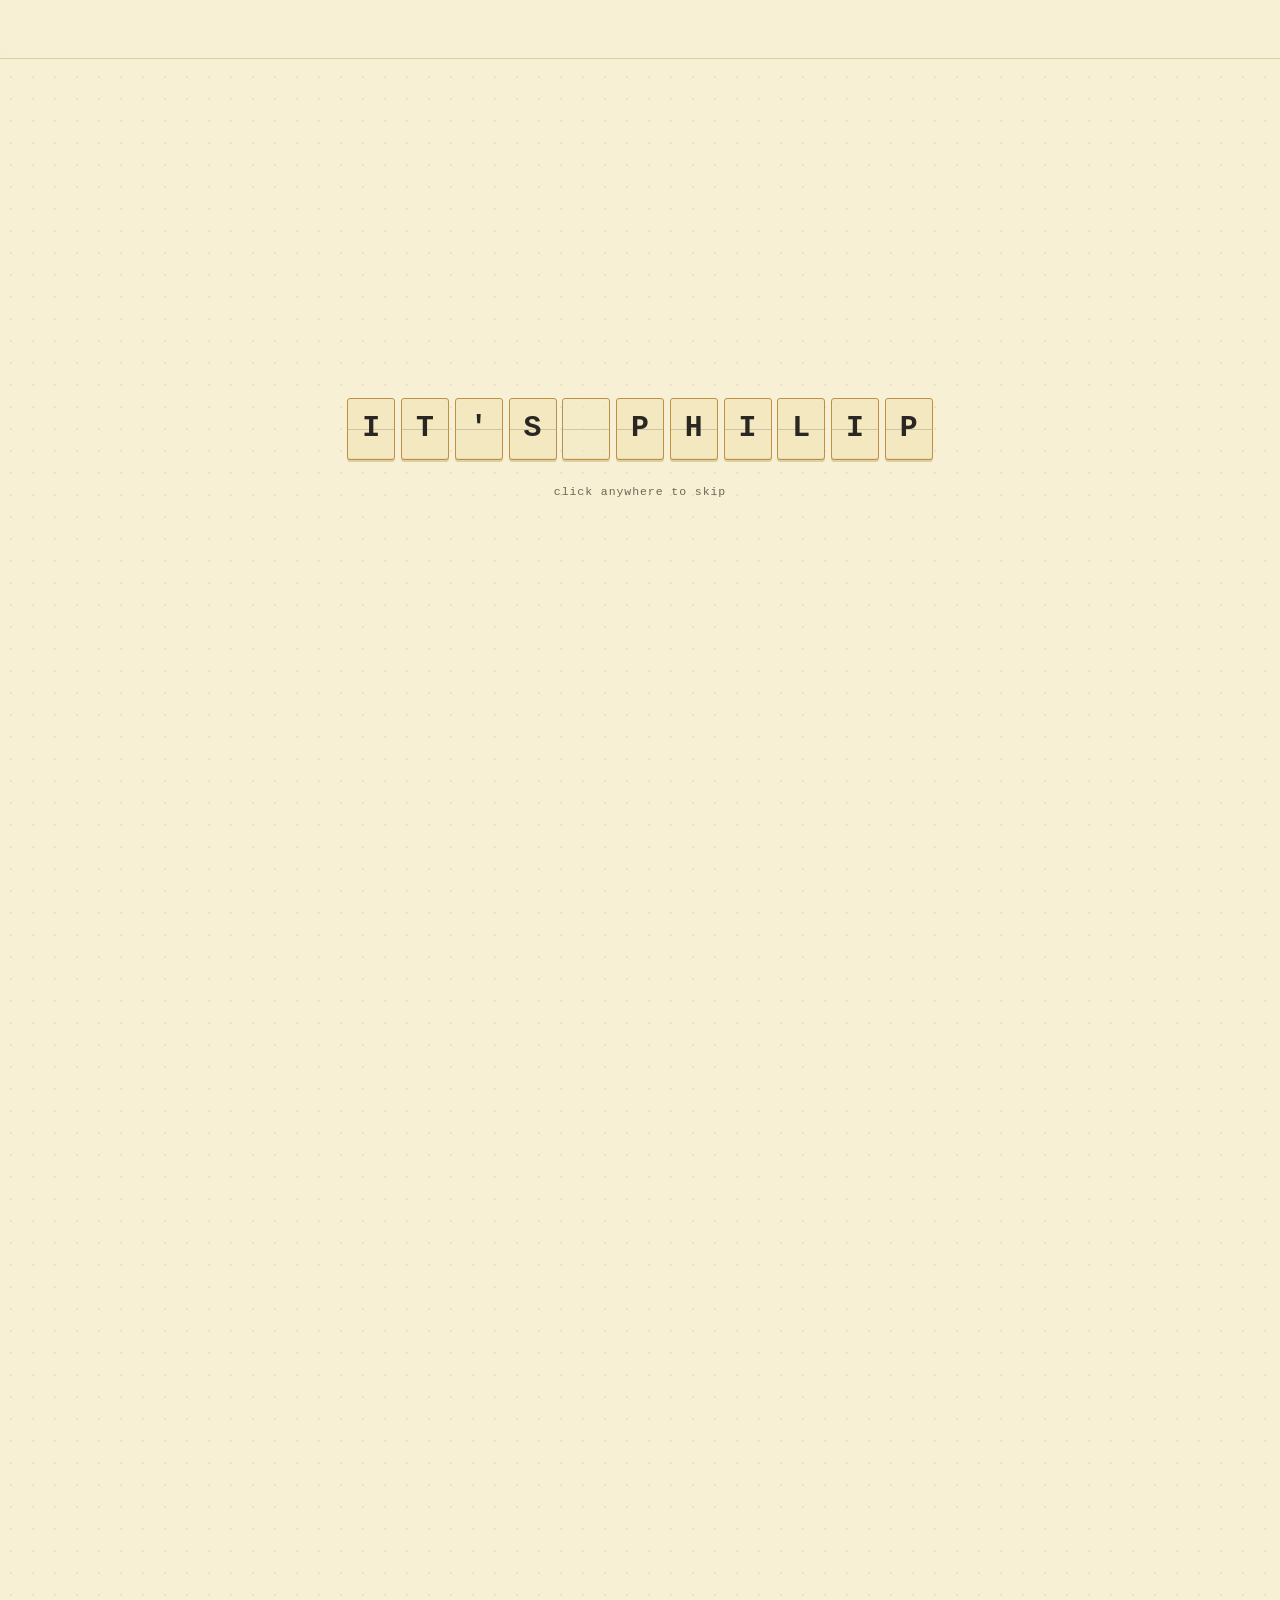
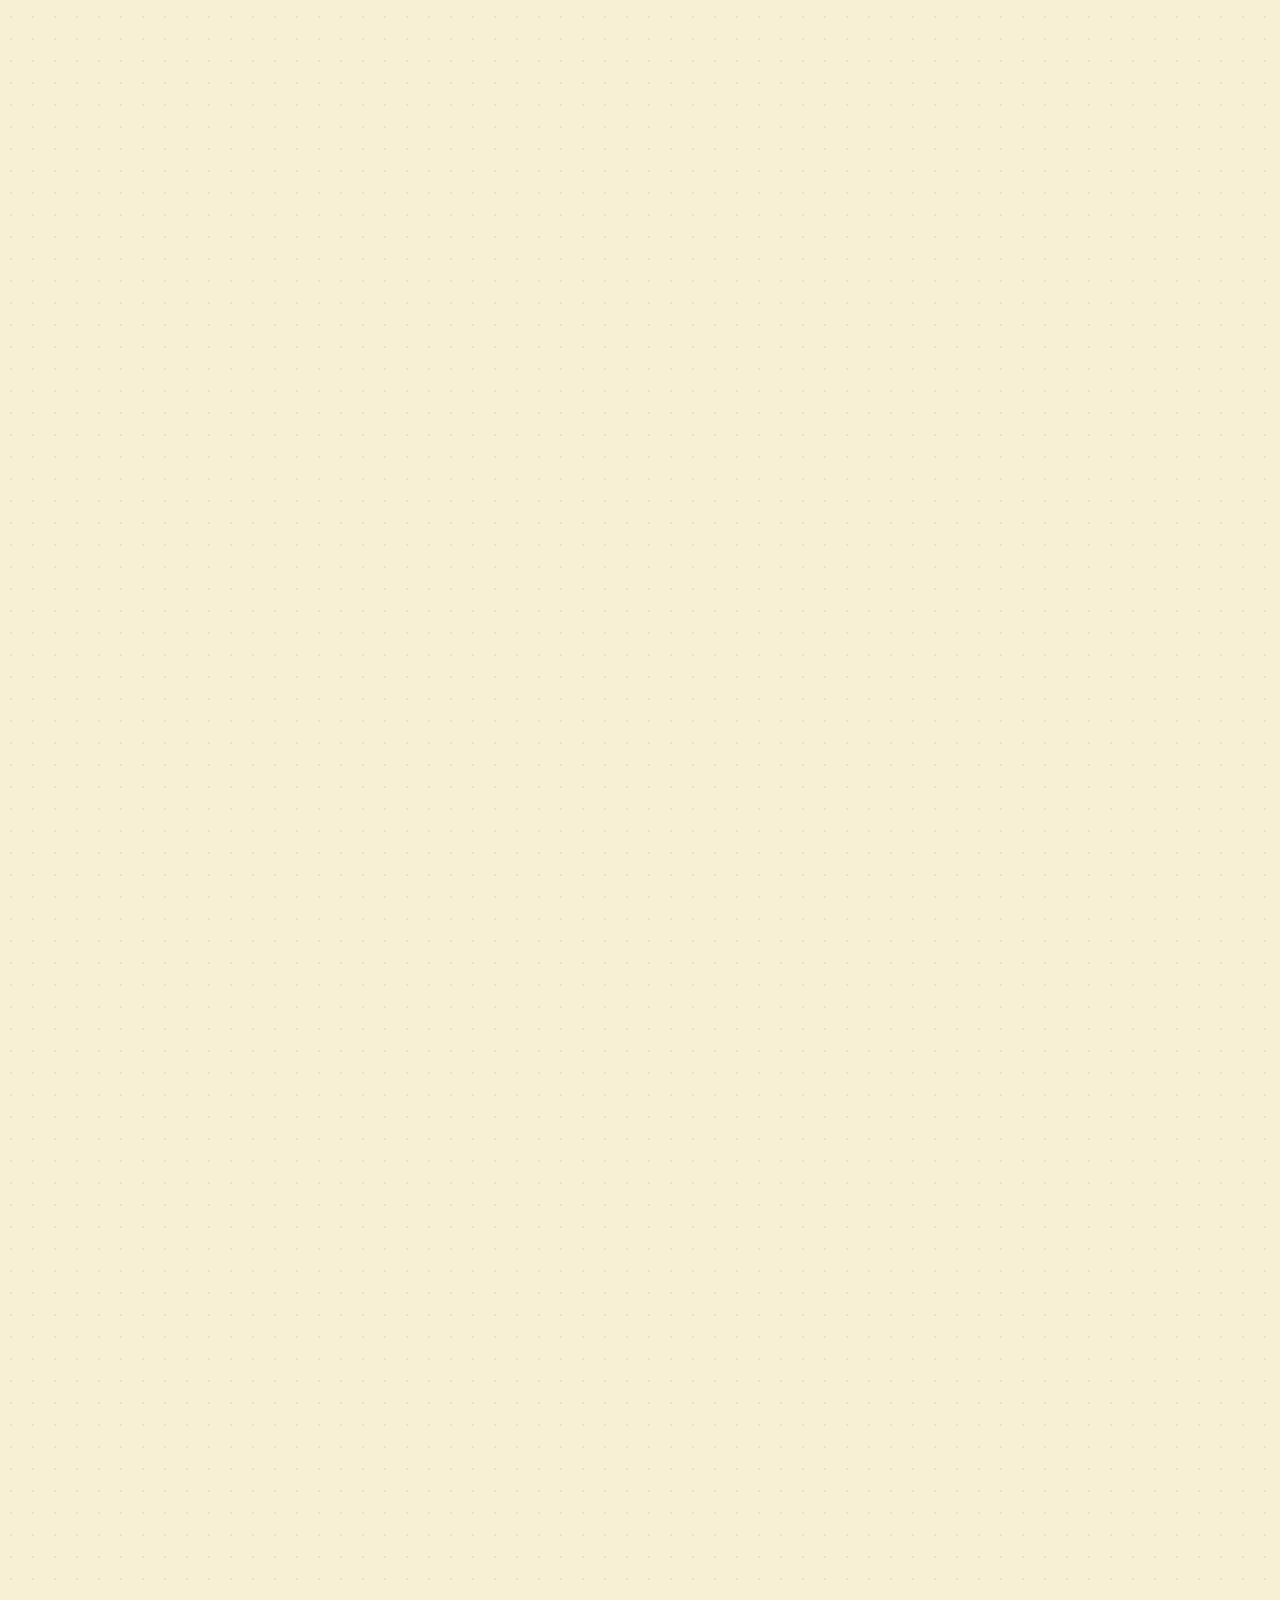
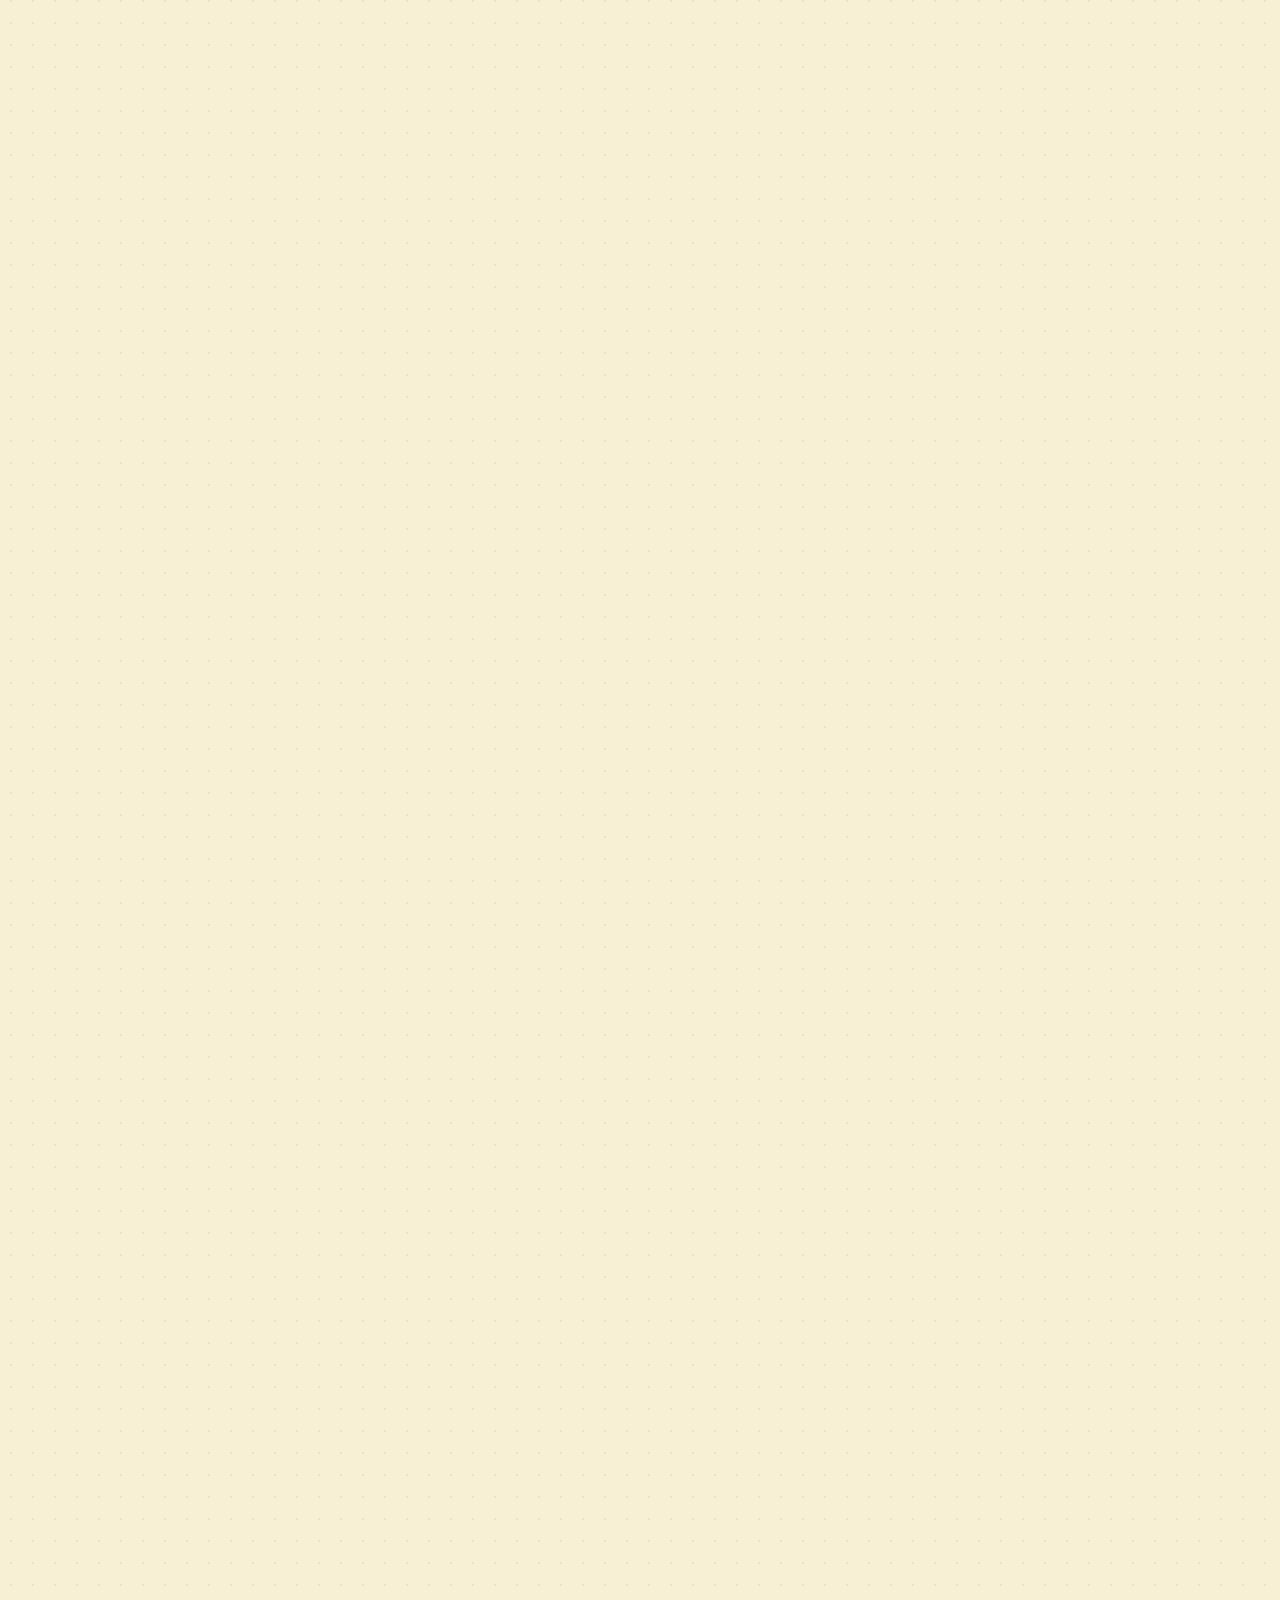
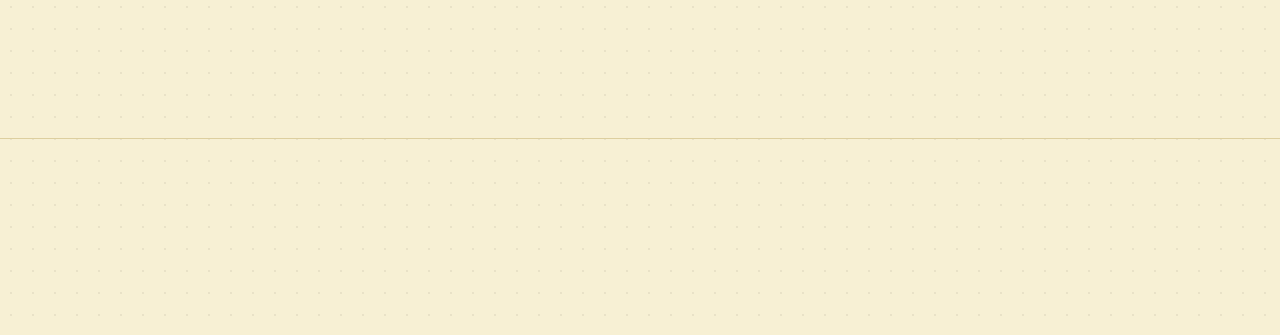
==== commit 84198190: "Bump cache-busting versions" ====
--- a/index.html
+++ b/index.html
@@ -5,7 +5,7 @@
   <meta name="viewport" content="width=device-width, initial-scale=1.0">
   <meta name="description" content="Portfolio of Philip, CSE student at MIT World Peace University, Pune, building fintech tools and computer vision projects.">
   <title>Philip | Portfolio</title>
-  <link rel="stylesheet" href="style.css?v=19">
+  <link rel="stylesheet" href="style.css?v=20">
   <link rel="stylesheet" href="desk.css?v=3">
   <script>
     (function () {
@@ -377,7 +377,7 @@
     <button type="button" class="swarm-hud__skip" id="swarm-skip">skip <kbd>esc</kbd></button>
   </div>
 
-  <script src="script.js?v=16" defer></script>
-  <script src="desk.js?v=2" defer></script>
+  <script src="script.js?v=17" defer></script>
+  <script src="desk.js?v=3" defer></script>
 </body>
 </html>
